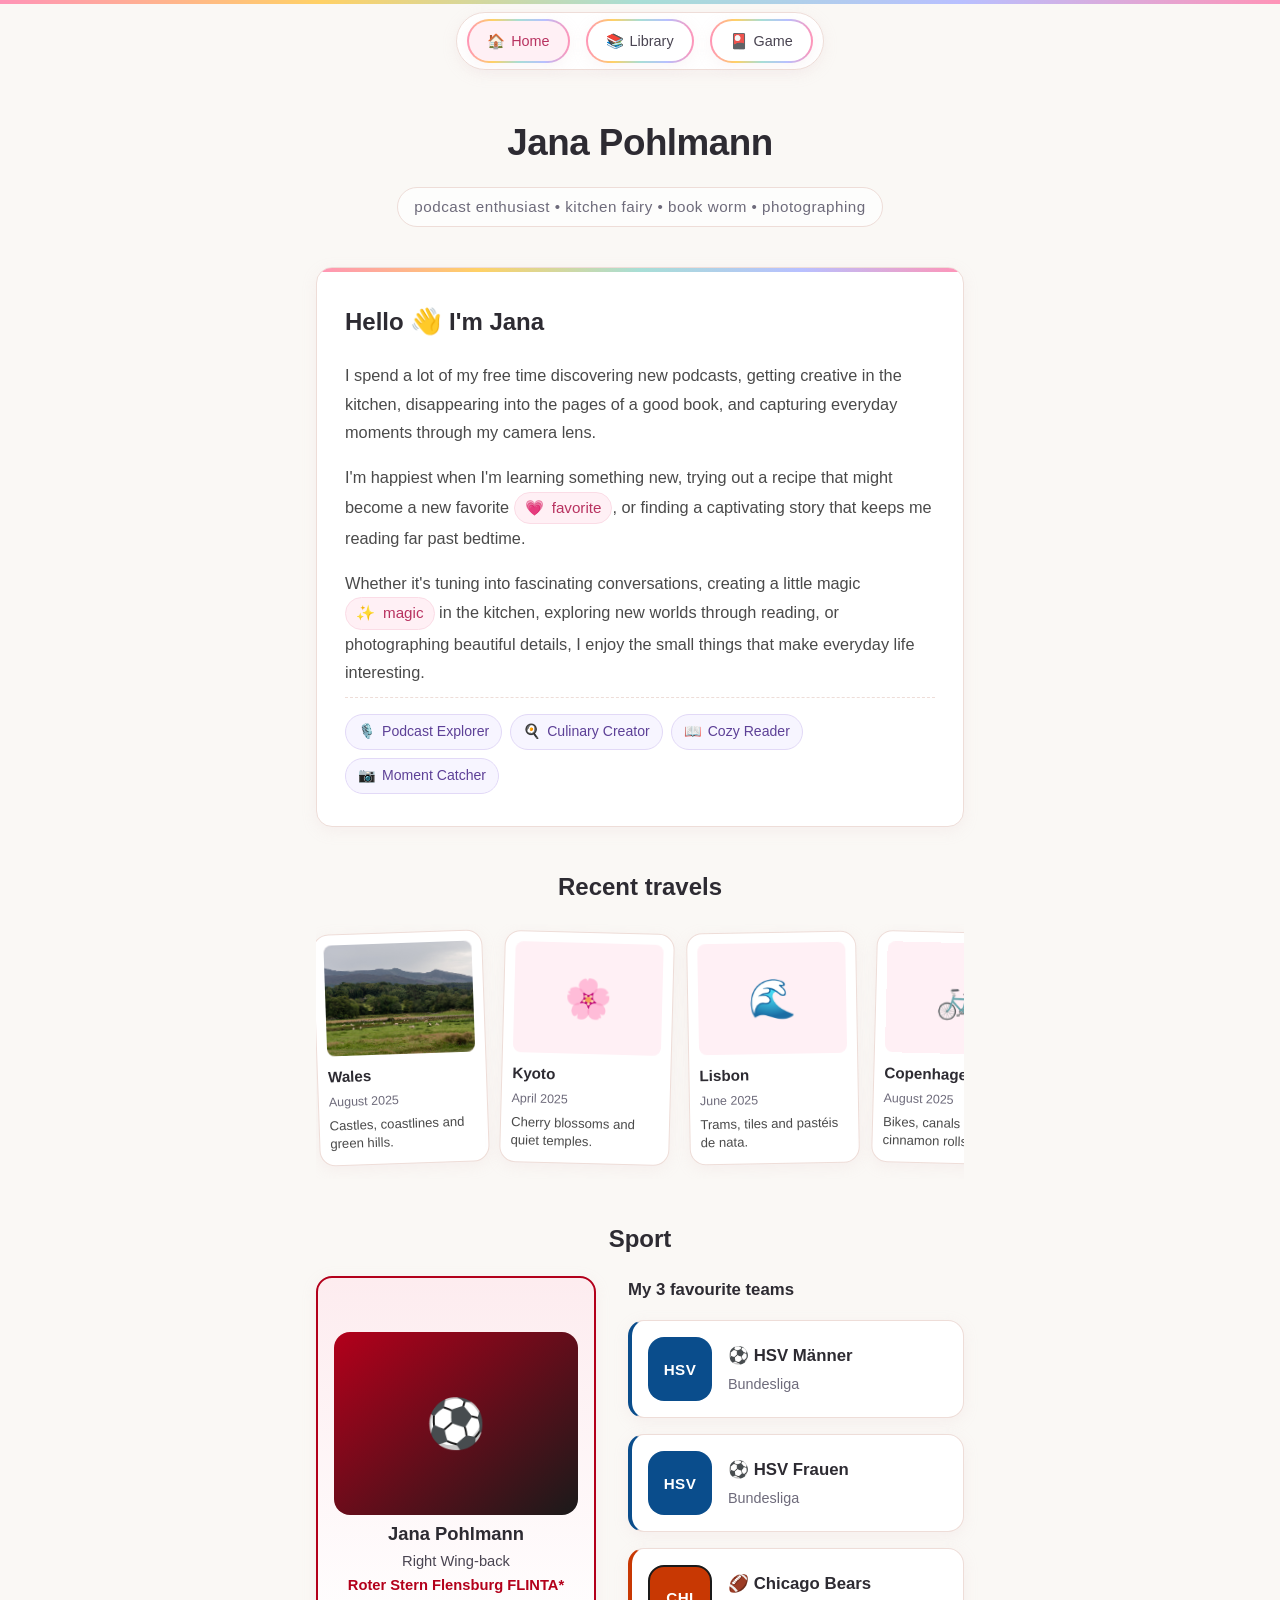
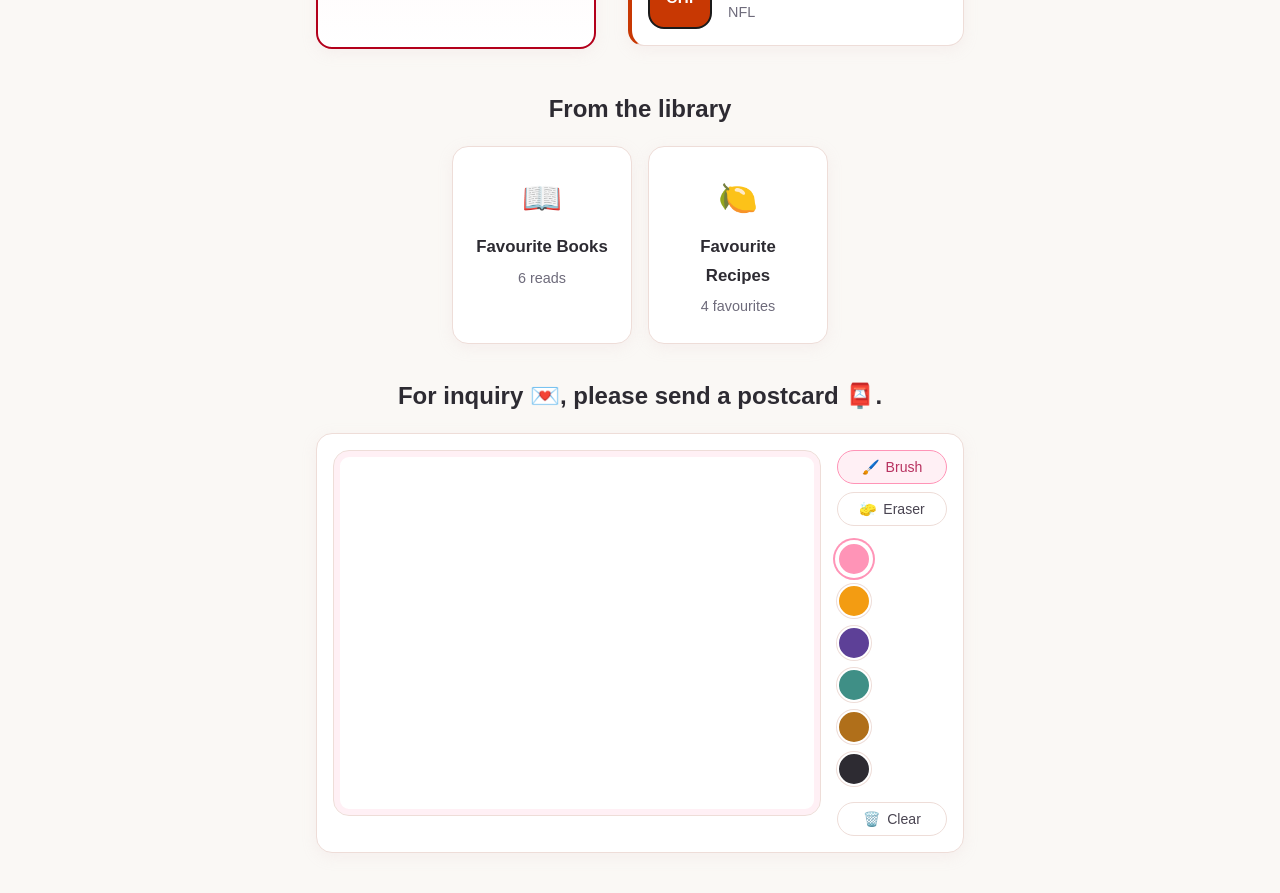
==== docs/index.html @ e54ab6da "created sports section initial version of sports section with placeholders for content" ====
<!DOCTYPE html>
<html lang="en">
<head>
    <meta charset="UTF-8">
    <meta name="viewport" content="width=device-width, initial-scale=1.0">
    <title>Jana Pohlmann</title>
    <link rel="stylesheet" href="css/style.css">
    <script src="js/main.js" defer></script>
</head>
<body>

    <!-- Full Width Top Navigation Bar -->
    <nav class="top-navbar">
        <div class="nav-content">
            <ul class="nav-items">
                <li>
                    <a href="index.html" class="nav-pill is-active" aria-current="page">
                        <span aria-hidden="true">🏠</span> Home
                    </a>
                </li>
                <li>
                    <a href="library.html" class="nav-pill">
                        <span aria-hidden="true">📚</span> Library
                    </a>
                </li>
                <li>
                    <a href="game.html" class="nav-pill">
                        <span aria-hidden="true">🎴</span> Game
                    </a>
                </li>
            </ul>
        </div>
    </nav>

    <main class="container">

        <!-- Header -->
        <header>
            <h1>Jana Pohlmann</h1>
            <p class="tagline">podcast enthusiast • kitchen fairy • book worm • photographing</p>
        </header>

        <!-- Bio -->
        <section id="bio" class="bio-section">
            <article class="bio-card card">
                <div class="bio-greeting">
                    <h2>Hello <span class="wave-emoji" aria-hidden="true">👋</span> I'm Jana</h2>
                </div>

                <div class="bio-text">
                    <p class="bio-paragraph">
                        I spend a lot of my free time discovering new podcasts, getting creative in the kitchen, disappearing into the pages of a good book, and capturing everyday moments through my camera lens.
                    </p>

                    <p class="bio-paragraph">
                        I'm happiest when I'm learning something new, trying out a recipe that might become a new favorite <span class="highlight-pill"><span aria-hidden="true">💗</span> favorite</span>, or finding a captivating story that keeps me reading far past bedtime.
                    </p>

                    <p class="bio-paragraph">
                        Whether it's tuning into fascinating conversations, creating a little magic <span class="highlight-pill"><span aria-hidden="true">✨</span> magic</span> in the kitchen, exploring new worlds through reading, or photographing beautiful details, I enjoy the small things that make everyday life interesting.
                    </p>
                </div>

                <ul class="bio-highlights">
                    <li class="tag-badge"><span aria-hidden="true">🎙️</span> Podcast Explorer</li>
                    <li class="tag-badge"><span aria-hidden="true">🍳</span> Culinary Creator</li>
                    <li class="tag-badge"><span aria-hidden="true">📖</span> Cozy Reader</li>
                    <li class="tag-badge"><span aria-hidden="true">📷</span> Moment Catcher</li>
                </ul>
            </article>
        </section>

        <!-- Recent travels -->
        <section id="travels" class="travels-section">
            <h2>Recent travels</h2>
            <ul class="travel-strip" aria-label="Recent trips">
                <!-- TODO: replace placeholders with real trips/photos -->
                <li class="polaroid">
                    <div class="polaroid-photo" aria-hidden="true">
                        <div class="photo-face photo-front"><img src="../wales.JPG" alt="Wales"></div>
                        <div class="photo-face photo-back">🐑</div>
                    </div>
                    <div class="polaroid-caption">
                        <span class="polaroid-place">Wales</span>
                        <span class="polaroid-date">August 2025</span>
                        <span class="polaroid-note">Castles, coastlines and green hills.</span>
                    </div>
                </li>
                <li class="polaroid">
                    <div class="polaroid-photo" aria-hidden="true">
                        <div class="photo-face photo-front">🌸</div>
                        <div class="photo-face photo-back">🍁</div>
                    </div>
                    <div class="polaroid-caption">
                        <span class="polaroid-place">Kyoto</span>
                        <span class="polaroid-date">April 2025</span>
                        <span class="polaroid-note">Cherry blossoms and quiet temples.</span>
                    </div>
                </li>
                <li class="polaroid">
                    <div class="polaroid-photo" aria-hidden="true">
                        <div class="photo-face photo-front">🌊</div>
                        <div class="photo-face photo-back">🚋</div>
                    </div>
                    <div class="polaroid-caption">
                        <span class="polaroid-place">Lisbon</span>
                        <span class="polaroid-date">June 2025</span>
                        <span class="polaroid-note">Trams, tiles and pastéis de nata.</span>
                    </div>
                </li>
                <li class="polaroid">
                    <div class="polaroid-photo" aria-hidden="true">
                        <div class="photo-face photo-front">🚲</div>
                        <div class="photo-face photo-back">☕</div>
                    </div>
                    <div class="polaroid-caption">
                        <span class="polaroid-place">Copenhagen</span>
                        <span class="polaroid-date">August 2025</span>
                        <span class="polaroid-note">Bikes, canals and cinnamon rolls.</span>
                    </div>
                </li>
                <li class="polaroid">
                    <div class="polaroid-photo" aria-hidden="true">
                        <div class="photo-face photo-front">🕌</div>
                        <div class="photo-face photo-back">🫖</div>
                    </div>
                    <div class="polaroid-caption">
                        <span class="polaroid-place">Marrakech</span>
                        <span class="polaroid-date">October 2025</span>
                        <span class="polaroid-note">Spice markets and riad rooftops.</span>
                    </div>
                </li>
            </ul>
        </section>

        <!-- Sport -->
        <section id="sport" class="sport-section">
            <h2>Sport</h2>

            <div class="sport-layout">

                <!-- Trading card -->
                <button type="button" class="trading-card" aria-pressed="false">
                    <span class="trading-card-inner">
                        <span class="trading-card-face trading-card-front">
                            <span class="trading-card-photo" aria-hidden="true">⚽</span>
                            <span class="trading-card-name">Jana Pohlmann</span>
                            <span class="trading-card-detail">Right Wing-back</span>
                            <span class="trading-card-detail trading-card-club">Roter Stern Flensburg FLINTA*</span>
                        </span>
                        <span class="trading-card-face trading-card-back">
                            <span class="trading-card-heading">My football story</span>
                            <span class="trading-card-text">Placeholder — the story of my team will go here.</span>
                        </span>
                    </span>
                </button>

                <!-- Favourite teams -->
                <div class="favourite-teams">
                    <h3>My 3 favourite teams</h3>
                    <ul class="team-list">
                        <li class="team-card card team-card--hsv">
                            <span class="team-logo" aria-hidden="true">HSV</span>
                            <div class="team-info">
                                <h4 class="team-name"><span aria-hidden="true">⚽</span> HSV Männer</h4>
                                <p class="team-league">Bundesliga</p>
                            </div>
                        </li>
                        <li class="team-card card team-card--hsv">
                            <span class="team-logo" aria-hidden="true">HSV</span>
                            <div class="team-info">
                                <h4 class="team-name"><span aria-hidden="true">⚽</span> HSV Frauen</h4>
                                <p class="team-league">Bundesliga</p>
                            </div>
                        </li>
                        <li class="team-card card team-card--bears">
                            <span class="team-logo" aria-hidden="true">CHI</span>
                            <div class="team-info">
                                <h4 class="team-name"><span aria-hidden="true">🏈</span> Chicago Bears</h4>
                                <p class="team-league">NFL</p>
                            </div>
                        </li>
                    </ul>
                </div>

            </div>
        </section>

        <!-- From the library section -->
        <section id="library" class="library-section">
            <h2>From the library</h2>
            <div class="library-teasers">
                <a href="library.html#books" class="teaser-card">
                    <div class="teaser-icon">📖</div>
                    <h3>Favourite Books</h3>
                    <p>6 reads</p>
                </a>
                <a href="library.html#recipes" class="teaser-card">
                    <div class="teaser-icon">🍋</div>
                    <h3>Favourite Recipes</h3>
                    <p>4 favourites</p>
                </a>
            </div>
        </section>

    </main>

    <!-- Postcard drawing -->
    <section id="postcard-drawing" class="postcard-section container" aria-labelledby="postcard-heading">
        <h2 id="postcard-heading">For inquiry 💌, please send a postcard 📮.</h2>

        <div class="postcard-card card">
            <div class="postcard-canvas-wrap">
                <canvas id="postcard-canvas" class="postcard-canvas" data-tool="brush" width="600" height="450" role="img" aria-label="Blank postcard drawing area"></canvas>
            </div>

            <div class="postcard-tools">
                <div class="postcard-tool-group" role="group" aria-label="Drawing tools">
                    <button type="button" class="tool-btn is-active" data-tool="brush" aria-pressed="true"><span aria-hidden="true">🖌️</span> Brush</button>
                    <button type="button" class="tool-btn" data-tool="eraser" aria-pressed="false"><span aria-hidden="true">🧽</span> Eraser</button>
                </div>

                <div class="colour-palette" role="group" aria-label="Colour palette">
                    <button type="button" class="colour-swatch swatch-pink is-active" aria-pressed="true" aria-label="Pink"></button>
                    <button type="button" class="colour-swatch swatch-yellow" aria-pressed="false" aria-label="Yellow"></button>
                    <button type="button" class="colour-swatch swatch-purple" aria-pressed="false" aria-label="Purple"></button>
                    <button type="button" class="colour-swatch swatch-teal" aria-pressed="false" aria-label="Teal"></button>
                    <button type="button" class="colour-swatch swatch-amber" aria-pressed="false" aria-label="Amber"></button>
                    <button type="button" class="colour-swatch swatch-charcoal" aria-pressed="false" aria-label="Charcoal"></button>
                </div>

                <button type="button" class="tool-btn clear-btn" id="clear-canvas"><span aria-hidden="true">🗑️</span> Clear</button>
            </div>
        </div>
    </section>

</body>
</html>
---- docs/css/style.css ----
/* Design tokens */

:root {
    /* Colours */
    --primary-color: #2d2b32;
    --accent-color: #ff94b7;
    --accent-strong: #b83260;
    --accent-soft: #fff0f5;
    --accent-border: #fbdce6;
    --accent-purple: #5d4097;
    --accent-purple-bg: #f7f5ff;
    --accent-purple-border: #e2d9f7;
    --accent-hover: #d64978;
    --text-charcoal: #4a4552;
    --star-color: #f39c12;
    --bg-color: #faf8f5;
    --card-bg: #ffffff;
    --border-color: #eeddd8;
    --text-color: #4a4a4a;
    --text-muted: #6e6b7b;
    --bg-overlay: rgba(255, 255, 255, 0.7);

    /* Shadows */
    --shadow-subtle: 0 4px 15px rgba(220, 190, 195, 0.15);
    --shadow-hover: 0 8px 25px rgba(220, 190, 195, 0.25);
    --shadow-nav: 0 3px 10px rgba(0, 0, 0, 0.15);
    --shadow-nav-hover: 0 5px 15px rgba(0, 0, 0, 0.25);
    --shadow-navbar: 0 4px 6px rgba(0, 0, 0, 0.05);
    --shadow-cloud: 0 3px 6px rgba(0, 0, 0, 0.1);
    --shadow-cloud-hover: 0 5px 10px rgba(0, 0, 0, 0.16);

    /* Radii, spacing and motion */
    --radius-card: 16px;
    --radius-pill: 999px;
    --space-sm: 0.5rem;
    --space-md: 1rem;
    --space-lg: 2rem;
    --space-xl: 2.5rem;
    --transition-fast: 0.2s ease;

    /* Navbar */
    --z-navbar: 1000;

    /* Gradient */
    --rainbow-gradient: linear-gradient(90deg, #ff94b7, #ffd166, #a8ded6, #b8c0ff, #ff94b7);

    /* Section accents */
    --section-books: #ff94b7;
    --section-books-soft: #fff0f5;
    --section-movies: #5d4097;
    --section-movies-soft: #f7f5ff;
    --section-music: #3f8f86;
    --section-music-soft: #e9f6f4;
    --section-recipes: #b06f1a;
    --section-recipes-soft: #fff6e5;

    /* Sport team colours */
    --team-own: #b3001b;
    --team-black: #1a1a1a;
    --team-own-soft: #fdecef;
    --team-hsv: #0a4d8c;
    --team-bears: #c83803;
}

/* Reset */

* {
    box-sizing: border-box;
    margin: 0;
    padding: 0;
}

/* Base elements */

html {
    scroll-behavior: smooth;
}

body {
    font-family: -apple-system, BlinkMacSystemFont, 'Segoe UI', Roboto, Helvetica, Arial, sans-serif;
    background-color: var(--bg-color);
    color: var(--text-color);
    line-height: 1.7;
    display: flex;
    flex-direction: column;
    align-items: center;
    padding: 0 0 var(--space-xl) 0;
}

h1 {
    color: var(--primary-color);
    font-size: 2.3rem;
    font-weight: 700;
    letter-spacing: -0.5px;
}

h2 {
    font-size: 1.5rem;
    color: var(--primary-color);
    margin-bottom: var(--space-md);
    position: relative;
    display: inline-block;
}

/* Layout */

/* Full Width Top Navigation Bar */
.top-navbar {
    width: 100%;
    position: sticky;
    top: 0;
    z-index: var(--z-navbar);
    display: flex;
    flex-direction: column;
    align-items: center;
    padding-top: 4px;
    transition: padding-top 0.3s ease;
}

.top-navbar::before {
    content: '';
    position: absolute;
    top: 0;
    left: 0;
    right: 0;
    height: 4px;
    background-image: var(--rainbow-gradient);
    background-repeat: no-repeat;
    background-size: 100% 4px;
    transition: opacity 0.3s ease;
}

.top-navbar.is-collapsed {
    padding-top: 0;
}

.top-navbar.is-collapsed::before {
    opacity: 0;
}

.nav-content {
    position: relative;
    display: flex;
    align-items: center;
    justify-content: center;
    margin-top: var(--space-sm);
    padding: 6px 10px;
    background: var(--card-bg);
    border: 1px solid var(--border-color);
    border-radius: var(--radius-pill);
    box-shadow: var(--shadow-subtle);
    transition: padding 0.3s ease, margin-top 0.3s ease;
}

/* Rainbow line in the middle, shown when collapsed */
.nav-content::after {
    content: '';
    position: absolute;
    top: 50%;
    left: 12px;
    right: 12px;
    height: 4px;
    border-radius: var(--radius-pill);
    background: var(--rainbow-gradient);
    transform: translateY(-50%) scaleX(0);
    transition: transform 0.3s ease;
}

.nav-content.is-collapsed {
    padding: 4px 20px;
    margin-top: 2px;
}

.nav-content.is-collapsed::after {
    transform: translateY(-50%) scaleX(1);
}

/* Hover / focus "pops" the bar back open */
.nav-content.is-collapsed:hover,
.nav-content.is-collapsed:focus-within {
    padding: 6px 10px;
    margin-top: var(--space-sm);
}

.nav-content.is-collapsed:hover::after,
.nav-content.is-collapsed:focus-within::after {
    transform: translateY(-50%) scaleX(0);
}

.nav-items {
    display: flex;
    align-items: center;
    justify-content: center;
    gap: var(--space-md);
    list-style: none;
    max-height: 60px;
    transition: max-height 0.3s ease, opacity 0.3s ease;
}

/* Collapse the nav items when the bar is collapsed */
.nav-content.is-collapsed .nav-items {
    max-height: 0;
    opacity: 0;
    overflow: hidden;
}

.nav-content.is-collapsed:hover .nav-items,
.nav-content.is-collapsed:focus-within .nav-items {
    max-height: 60px;
    opacity: 1;
}

/* Gradient pill navigation item */
.nav-pill {
    display: inline-flex;
    align-items: center;
    gap: 6px;
    padding: 8px 18px;
    border: 2px solid transparent;
    border-radius: var(--radius-pill);
    background:
        linear-gradient(var(--card-bg), var(--card-bg)) padding-box,
        var(--rainbow-gradient) border-box;
    color: var(--text-charcoal);
    font-family: inherit;
    font-size: 0.9rem;
    font-weight: 500;
    text-decoration: none;
    box-shadow: var(--shadow-subtle);
    transition: transform var(--transition-fast), box-shadow var(--transition-fast);
}

.nav-pill:hover {
    transform: translateY(-2px);
    box-shadow: var(--shadow-hover);
}

.nav-pill.is-active {
    background:
        linear-gradient(var(--accent-soft), var(--accent-soft)) padding-box,
        var(--rainbow-gradient) border-box;
    color: var(--accent-strong);
}

/* Container limits the body width */
.container {
    width: 100%;
    max-width: 680px;
    display: flex;
    flex-direction: column;
    align-items: center;
    text-align: center;
    gap: var(--space-xl);
    padding: var(--space-lg) var(--space-md) 0 var(--space-md);
}

/* Header */
header {
    display: flex;
    flex-direction: column;
    align-items: center;
    gap: 12px;
    margin-top: 10px;
}

.tagline {
    font-size: 0.95rem;
    color: var(--text-muted);
    letter-spacing: 0.5px;
    background: var(--bg-overlay);
    padding: 6px 16px;
    border-radius: var(--radius-pill);
    border: 1px solid var(--border-color);
}

/* Footer */
footer {
    margin-top: 20px;
    padding-top: 20px;
    border-top: 1px solid var(--border-color);
    font-size: 0.95rem;
    color: var(--text-muted);
    width: 100%;
    text-align: center;
}

/* Components */

/* Shared card pattern */

.card {
    background: var(--card-bg);
    border: 1px solid var(--border-color);
    border-radius: var(--radius-card);
    box-shadow: var(--shadow-subtle);
    transition: transform var(--transition-fast), box-shadow var(--transition-fast);
}

/* Bio */

.bio-section {
    width: 100%;
    scroll-margin-top: 80px;
}

.bio-card {
    padding: 32px 28px;
    text-align: left;
    position: relative;
    overflow: hidden;
}

.bio-card:hover {
    box-shadow: var(--shadow-hover);
}

.bio-card::before {
    content: '';
    position: absolute;
    top: 0;
    left: 0;
    width: 100%;
    height: 4px;
    background: var(--rainbow-gradient);
}

.bio-greeting {
    display: flex;
    align-items: center;
    gap: var(--space-md);
    margin-bottom: 18px;
}

.bio-greeting h2 {
    font-size: 1.5rem;
    color: var(--primary-color);
    margin-bottom: 0;
}

.wave-emoji {
    font-size: 1.6rem;
    display: inline-block;
    animation: wave 2.5s infinite;
    transform-origin: 70% 70%;
}

@keyframes wave {
    0% { transform: rotate(0deg); }
    10% { transform: rotate(14deg); }
    20% { transform: rotate(-8deg); }
    30% { transform: rotate(14deg); }
    40% { transform: rotate(-4deg); }
    50% { transform: rotate(10deg); }
    60% { transform: rotate(0deg); }
    100% { transform: rotate(0deg); }
}

.bio-text {
    display: flex;
    flex-direction: column;
    gap: var(--space-md);
    font-size: 1.02rem;
    color: var(--text-color);
    line-height: 1.75;
}

.highlight-pill {
    display: inline-flex;
    align-items: center;
    gap: var(--space-sm);
    background-color: var(--accent-soft);
    color: var(--accent-strong);
    padding: 2px 10px;
    border-radius: var(--radius-pill);
    font-size: 0.95rem;
    font-weight: 500;
    border: 1px solid var(--accent-border);
}

.bio-highlights {
    display: flex;
    flex-wrap: wrap;
    gap: var(--space-sm);
    margin-top: 10px;
    padding-top: var(--space-md);
    border-top: 1px dashed var(--border-color);
}

.tag-badge {
    background: var(--accent-purple-bg);
    color: var(--accent-purple);
    border: 1px solid var(--accent-purple-border);
    padding: 5px 12px;
    border-radius: var(--radius-pill);
    font-size: 0.88rem;
    display: flex;
    align-items: center;
    gap: 6px;
    transition: transform var(--transition-fast);
}

.tag-badge:hover {
    transform: translateY(-2px);
}

/* Favourite Books */

.books-section {
    scroll-margin-top: 80px;
}

.books-grid {
    display: grid;
    grid-template-columns: repeat(2, 1fr);
    gap: var(--space-md);
    width: 100%;
}

.book-card {
    padding: 20px 15px;
    display: flex;
    flex-direction: column;
    align-items: center;
    text-align: center;
    gap: 4px;
    position: relative;
}

.book-card:hover {
    transform: translateY(-3px);
    box-shadow: var(--shadow-hover);
}

.book-card .heart-icon {
    position: absolute;
    top: 12px;
    right: 14px;
    color: var(--accent-color);
    font-size: 1rem;
}

.book-title {
    font-weight: 600;
    font-size: 1rem;
    color: var(--primary-color);
    margin-top: 4px;
}

.book-author {
    font-style: italic;
    color: var(--text-muted);
    font-size: 0.88rem;
}

.rating {
    color: var(--star-color);
    font-size: 0.85rem;
    margin-top: 4px;
}

.rating .half-star {
    display: inline-block;
    clip-path: inset(0 50% 0 0);
    color: var(--star-color);
}

/* Favourite Recipes */

.recipes-section {
    scroll-margin-top: 80px;
}

.items-list {
    display: flex;
    flex-direction: column;
    gap: var(--space-md);
    width: 100%;
}

.recipe-card {
    padding: 18px 20px;
    display: flex;
    flex-direction: column;
    align-items: center;
    gap: 6px;
    width: 100%;
}

.recipe-card:hover {
    transform: translateY(-2px);
    box-shadow: var(--shadow-hover);
}

.recipe-title {
    font-weight: 600;
    font-size: 1.1rem;
    color: var(--primary-color);
}

.recipe-icon {
    font-size: 1.8rem;
    margin-bottom: 4px;
}

.recipe-desc {
    font-size: 0.95rem;
    color: var(--text-muted);
}

/* Utilities */

/* Media queries */

@media (max-width: 620px) {
    .nav-items {
        gap: var(--space-sm);
    }

    .books-grid {
        grid-template-columns: 1fr;
    }

    .bio-card {
        padding: 24px 20px;
    }

    .library-teasers {
        flex-direction: column;
    }

    .polaroid {
        flex-basis: 150px;
    }
}

@media (prefers-reduced-motion: reduce) {
    *, *::before, *::after {
        animation: none !important;
        transition: none !important;
        scroll-behavior: auto !important;
    }
}

/* Library Page */

/* Cloud Tabs */
.cloud-tabs {
    display: flex;
    flex-wrap: wrap;
    justify-content: center;
    gap: var(--space-sm);
    margin: 0 0 var(--space-lg) 0;
}

.cloud-tabs button[role="tab"] {
    background: var(--card-bg);
    border: 1px solid var(--border-color);
    border-radius: var(--radius-pill);
    padding: 8px 16px;
    font-family: inherit;
    font-size: 0.9rem;
    font-weight: 500;
    color: var(--text-charcoal);
    box-shadow: var(--shadow-subtle);
    cursor: pointer;
    transition: transform var(--transition-fast), box-shadow var(--transition-fast);
}

.cloud-tabs button[role="tab"]:hover {
    transform: translateY(-2px);
    box-shadow: var(--shadow-hover);
}

.cloud-tabs button[role="tab"].is-active {
    background: var(--card-bg);
    color: var(--primary-color);
    border-color: var(--section-books);
}

/* Library Grid */
.library-grid {
    display: grid;
    grid-template-columns: repeat(2, 1fr);
    gap: var(--space-md);
    width: 100%;
}

.library-card {
    padding: 20px 15px;
    display: flex;
    flex-direction: column;
    align-items: center;
    text-align: center;
    gap: 4px;
    position: relative;
    border: 1px solid var(--border-color);
    border-radius: var(--radius-card);
    box-shadow: var(--shadow-subtle);
    transition: transform var(--transition-fast), box-shadow var(--transition-fast);
}

.library-card:hover {
    transform: translateY(-3px);
    box-shadow: var(--shadow-hover);
}

.library-cover {
    font-size: 2.5rem;
    margin-bottom: 8px;
}

.library-title {
    font-weight: 600;
    font-size: 1rem;
    color: var(--primary-color);
    margin-top: 4px;
}

.library-creator {
    font-style: italic;
    color: var(--text-muted);
    font-size: 0.88rem;
    margin-top: 4px;
}

.library-rating {
    color: var(--star-color);
    font-size: 0.85rem;
    margin-top: 4px;
}

.library-rating .half-star {
    display: inline-block;
    clip-path: inset(0 50% 0 0);
    color: var(--star-color);
}

.library-desc {
    font-size: 0.95rem;
    color: var(--text-muted);
    line-height: 1.45;
}

.hidden {
    display: none !important;
}

/* Library Empty State */
.library-empty {
    border: 2px dashed var(--section-movies);
    background: var(--section-movies-soft);
    padding: 40px 20px;
    text-align: center;
    border-radius: var(--radius-card);
    max-width: 400px;
    margin: 0 auto;
    width: 100%;
}

.library-empty-icon {
    font-size: 3rem;
    margin-bottom: var(--space-md);
}

.library-empty-title {
    font-size: 1.1rem;
    font-weight: 600;
    color: var(--primary-color);
    margin-bottom: var(--space-sm);
}

.library-empty-desc {
    font-size: 0.95rem;
    color: var(--text-muted);
}

/* From the library teaser (index page) */
.library-section {
    scroll-margin-top: 80px;
}

.library-teasers {
    display: flex;
    flex-direction: row;
    gap: var(--space-md);
    width: 100%;
    justify-content: center;
}

.teaser-card {
    flex: 1;
    display: flex;
    flex-direction: column;
    align-items: center;
    text-align: center;
    padding: 24px 20px;
    text-decoration: none;
    color: inherit;
    border: 1px solid var(--border-color);
    border-radius: var(--radius-card);
    box-shadow: var(--shadow-subtle);
    background: var(--card-bg);
    transition: transform var(--transition-fast), box-shadow var(--transition-fast);
}

.teaser-card:hover {
    transform: translateY(-3px);
    box-shadow: var(--shadow-hover);
}

.teaser-icon {
    font-size: 2rem;
    margin-bottom: 8px;
}

.teaser-card h3 {
    font-weight: 600;
    font-size: 1.05rem;
    color: var(--primary-color);
    margin-bottom: 4px;
}

.teaser-card p {
    font-size: 0.9rem;
    color: var(--text-muted);
}

/* Recent travels (polaroid strip) */

.travels-section {
    width: 100%;
    scroll-margin-top: 80px;
}

.travel-strip {
    display: flex;
    gap: var(--space-md);
    width: 100%;
    overflow-x: auto;
    scroll-snap-type: x mandatory;
    padding: var(--space-sm) 0 var(--space-md) 0;
    list-style: none;
    scrollbar-width: none;
}

.travel-strip::-webkit-scrollbar {
    display: none;
}

.polaroid {
    flex: 0 0 170px;
    scroll-snap-align: start;
    background: var(--card-bg);
    border: 1px solid var(--border-color);
    border-radius: var(--radius-card);
    box-shadow: var(--shadow-subtle);
    padding: 10px 10px 12px 10px;
    display: flex;
    flex-direction: column;
    gap: 8px;
    transition: transform var(--transition-fast), box-shadow var(--transition-fast);
}

.polaroid:nth-child(odd) {
    transform: rotate(-2deg);
}

.polaroid:nth-child(even) {
    transform: rotate(1.5deg);
}

.polaroid:nth-child(3n) {
    transform: rotate(-1deg);
}

.polaroid:hover {
    transform: rotate(0deg) translateY(-4px);
    box-shadow: var(--shadow-hover);
}

.polaroid-photo {
    position: relative;
    width: 100%;
    aspect-ratio: 4 / 3;
    perspective: 800px;
}

.photo-face {
    position: absolute;
    inset: 0;
    display: flex;
    align-items: center;
    justify-content: center;
    font-size: 2.4rem;
    border-radius: 8px;
    background: var(--accent-soft);
    color: var(--accent-strong);
    backface-visibility: hidden;
    transition: transform 0.6s ease;
}

.photo-back {
    transform: rotateY(180deg);
}

.photo-face img {
    max-width: 100%;
    max-height: 100%;
    width: 100%;
    height: 100%;
    object-fit: cover;
    border-radius: 8px;
    display: block;
}

.polaroid-photo:hover .photo-front {
    transform: rotateY(180deg);
}

.polaroid-photo:hover .photo-back {
    transform: rotateY(360deg);
}

.polaroid-caption {
    display: flex;
    flex-direction: column;
    gap: 2px;
    text-align: left;
}

.polaroid-place {
    font-weight: 600;
    font-size: 0.95rem;
    color: var(--primary-color);
}

.polaroid-date {
    font-size: 0.78rem;
    color: var(--text-muted);
}

.polaroid-note {
    font-size: 0.82rem;
    color: var(--text-color);
    line-height: 1.35;
    margin-top: 2px;
}

/* Sport section */

.sport-section {
    width: 100%;
    scroll-margin-top: 80px;
}

.sport-layout {
    display: grid;
    grid-template-columns: minmax(0, 5fr) minmax(0, 6fr);
    gap: var(--space-lg);
    align-items: start;
    width: 100%;
}

/* Trading card */

.trading-card {
    position: relative;
    display: block;
    width: 100%;
    max-width: 300px;
    margin: 0 auto;
    padding: 0;
    border: none;
    background: transparent;
    color: inherit;
    font-family: inherit;
    cursor: pointer;
    aspect-ratio: 3 / 4;
    perspective: 1000px;
}

.trading-card-inner {
    position: absolute;
    inset: 0;
    transform-style: preserve-3d;
    transition: transform 0.6s ease;
}

.trading-card:hover .trading-card-inner,
.trading-card.is-flipped .trading-card-inner {
    transform: rotateY(180deg);
}

.trading-card-face {
    position: absolute;
    inset: 0;
    display: flex;
    flex-direction: column;
    align-items: center;
    justify-content: center;
    gap: var(--space-sm);
    padding: var(--space-md);
    border: 1px solid var(--border-color);
    border-radius: var(--radius-card);
    box-shadow: var(--shadow-subtle);
    backface-visibility: hidden;
    text-align: center;
}

.trading-card-front {
    background: linear-gradient(180deg, var(--team-own-soft), var(--card-bg));
    border: 2px solid var(--team-own);
}

.trading-card-photo {
    width: 100%;
    aspect-ratio: 4 / 3;
    display: flex;
    align-items: center;
    justify-content: center;
    border-radius: var(--radius-card);
    background: linear-gradient(140deg, var(--team-own), var(--team-black));
    color: var(--card-bg);
    font-size: 3rem;
}

.trading-card-name {
    font-size: 1.15rem;
    font-weight: 700;
    color: var(--primary-color);
}

.trading-card-detail {
    font-size: 0.92rem;
    color: var(--text-charcoal);
}

.trading-card-club {
    color: var(--team-own);
    font-weight: 600;
}

.trading-card-back {
    background: var(--team-black);
    border-color: var(--team-black);
    transform: rotateY(180deg);
}

.trading-card-heading {
    font-size: 1.1rem;
    font-weight: 700;
    color: var(--card-bg);
}

.trading-card-text {
    font-size: 0.92rem;
    line-height: 1.6;
    color: var(--accent-soft);
}

.trading-card:focus-visible {
    outline: 2px solid var(--accent-strong);
    outline-offset: 3px;
    border-radius: var(--radius-card);
}

/* Favourite teams */

.favourite-teams {
    width: 100%;
    text-align: left;
}

.favourite-teams h3 {
    font-size: 1.05rem;
    color: var(--primary-color);
    margin-bottom: var(--space-md);
}

.team-list {
    display: flex;
    flex-direction: column;
    gap: var(--space-md);
    width: 100%;
    list-style: none;
}

.team-card {
    --team-colour: var(--accent-color);
    display: flex;
    align-items: center;
    gap: var(--space-md);
    padding: var(--space-md);
    border-left: 4px solid var(--team-colour);
    text-align: left;
}

.team-card:hover {
    transform: translateY(-3px);
    box-shadow: var(--shadow-hover);
}

.team-card--hsv {
    --team-colour: var(--team-hsv);
}

.team-card--bears {
    --team-colour: var(--team-bears);
}

.team-card--bears .team-logo {
    border: 2px solid var(--team-black);
}

.team-logo {
    flex: 0 0 64px;
    width: 64px;
    height: 64px;
    display: flex;
    align-items: center;
    justify-content: center;
    border-radius: var(--radius-card);
    background: var(--team-colour);
    color: var(--card-bg);
    font-size: 0.95rem;
    font-weight: 700;
    letter-spacing: 0.5px;
}

.team-info {
    display: flex;
    flex-direction: column;
    gap: 2px;
}

.team-name {
    font-size: 1.05rem;
    font-weight: 600;
    color: var(--primary-color);
}

.team-league {
    font-size: 0.9rem;
    color: var(--text-muted);
}

@media (max-width: 620px) {
    .sport-layout {
        grid-template-columns: 1fr;
    }

    .trading-card {
        max-width: 280px;
    }
}

/* Utilities */

/* Postcard drawing section */

.postcard-section {
    gap: var(--space-md);
    scroll-margin-top: 80px;
}

.postcard-section h2 {
    margin-bottom: 0;
}

.postcard-card {
    width: 100%;
    padding: var(--space-md);
    display: flex;
    gap: var(--space-md);
}

.postcard-canvas-wrap {
    flex: 1 1 auto;
    min-width: 0;
}

.postcard-canvas {
    display: block;
    width: 100%;
    aspect-ratio: 4 / 3;
    background: var(--card-bg);
    border: 1px solid var(--border-color);
    border-radius: var(--radius-card);
    box-shadow: inset 0 0 0 6px var(--accent-soft);
    touch-action: none;
    user-select: none;
}

.postcard-canvas[data-tool="brush"] {
    cursor: url("../images/cursor-brush.svg") 6 26, crosshair;
}

.postcard-canvas[data-tool="eraser"] {
    cursor: url("../images/cursor-eraser.svg") 16 16, crosshair;
}

.postcard-tools {
    display: flex;
    flex-direction: column;
    gap: var(--space-md);
    flex: 0 0 110px;
}

.postcard-tool-group,
.colour-palette {
    display: flex;
    flex-direction: column;
    gap: var(--space-sm);
}

.tool-btn {
    display: flex;
    align-items: center;
    justify-content: center;
    gap: 6px;
    padding: 8px 12px;
    background: var(--card-bg);
    border: 1px solid var(--border-color);
    border-radius: var(--radius-pill);
    font-family: inherit;
    font-size: 0.88rem;
    color: var(--text-charcoal);
    cursor: pointer;
    transition: transform var(--transition-fast), box-shadow var(--transition-fast);
}

.tool-btn:hover {
    transform: translateY(-2px);
    box-shadow: var(--shadow-hover);
}

.tool-btn.is-active {
    background: var(--accent-soft);
    border-color: var(--accent-color);
    color: var(--accent-strong);
}

.colour-swatch {
    width: 34px;
    height: 34px;
    border-radius: 50%;
    border: 2px solid var(--card-bg);
    box-shadow: 0 0 0 1px var(--border-color);
    cursor: pointer;
    transition: transform var(--transition-fast), box-shadow var(--transition-fast);
}

.colour-swatch:hover {
    transform: scale(1.1);
}

.colour-swatch.is-active {
    box-shadow: 0 0 0 2px var(--card-bg), 0 0 0 4px var(--accent-color);
}

.swatch-pink { background-color: var(--accent-color); }
.swatch-yellow { background-color: var(--star-color); }
.swatch-purple { background-color: var(--accent-purple); }
.swatch-teal { background-color: var(--section-music); }
.swatch-amber { background-color: var(--section-recipes); }
.swatch-charcoal { background-color: var(--primary-color); }

.postcard-tools :focus-visible {
    outline: 2px solid var(--accent-strong);
    outline-offset: 2px;
}

@media (max-width: 620px) {
    .postcard-card {
        flex-direction: column;
    }

    .postcard-tools {
        flex: 1 1 auto;
        flex-direction: row;
        flex-wrap: wrap;
        justify-content: center;
    }

    .postcard-tool-group,
    .colour-palette {
        flex-direction: row;
        flex-wrap: wrap;
        justify-content: center;
    }
}

/* Memory game */

.memory-section {
    width: 100%;
    scroll-margin-top: 80px;
    display: flex;
    flex-direction: column;
    align-items: center;
}

.memory-status-bar {
    display: flex;
    align-items: center;
    justify-content: space-between;
    gap: var(--space-md);
    width: 100%;
    max-width: 480px;
    margin-bottom: var(--space-md);
}

.memory-stats {
    display: flex;
    gap: var(--space-md);
    font-size: 0.9rem;
    color: var(--text-muted);
}

.memory-grid {
    display: grid;
    grid-template-columns: repeat(4, 1fr);
    gap: var(--space-sm);
    width: 100%;
    max-width: 480px;
    list-style: none;
}

.memory-card {
    display: block;
    position: relative;
    width: 100%;
    aspect-ratio: 1 / 1;
    padding: 0;
    border: none;
    background: transparent;
    cursor: pointer;
    perspective: 800px;
    font-family: inherit;
}

.memory-face {
    position: absolute;
    inset: 0;
    display: flex;
    align-items: center;
    justify-content: center;
    border: 1px solid var(--border-color);
    border-radius: var(--radius-card);
    backface-visibility: hidden;
    transition: transform 0.4s ease;
    font-size: clamp(1.6rem, 8vw, 2.4rem);
}

.memory-front {
    background: var(--accent-soft);
    color: var(--accent-strong);
    box-shadow: var(--shadow-subtle);
}

.memory-back {
    background: var(--card-bg);
    transform: rotateY(180deg);
}

.memory-card.is-flipped .memory-front {
    transform: rotateY(180deg);
}

.memory-card.is-flipped .memory-back {
    transform: rotateY(360deg);
}

.memory-card.is-matched .memory-back {
    background: var(--accent-purple-bg);
    border-color: var(--accent-purple);
}

.memory-card:disabled {
    cursor: default;
}

.memory-card:focus-visible {
    outline: 2px solid var(--accent-strong);
    outline-offset: 2px;
}

.memory-status {
    font-size: 0.95rem;
    color: var(--text-muted);
    margin-top: var(--space-md);
    min-height: 1.2em;
}

.memory-status.is-success {
    color: var(--accent-strong);
    font-weight: 600;
}

@media (max-width: 620px) {
    .memory-grid {
        gap: 8px;
    }

    .memory-status-bar {
        flex-direction: column;
        gap: var(--space-sm);
    }
}
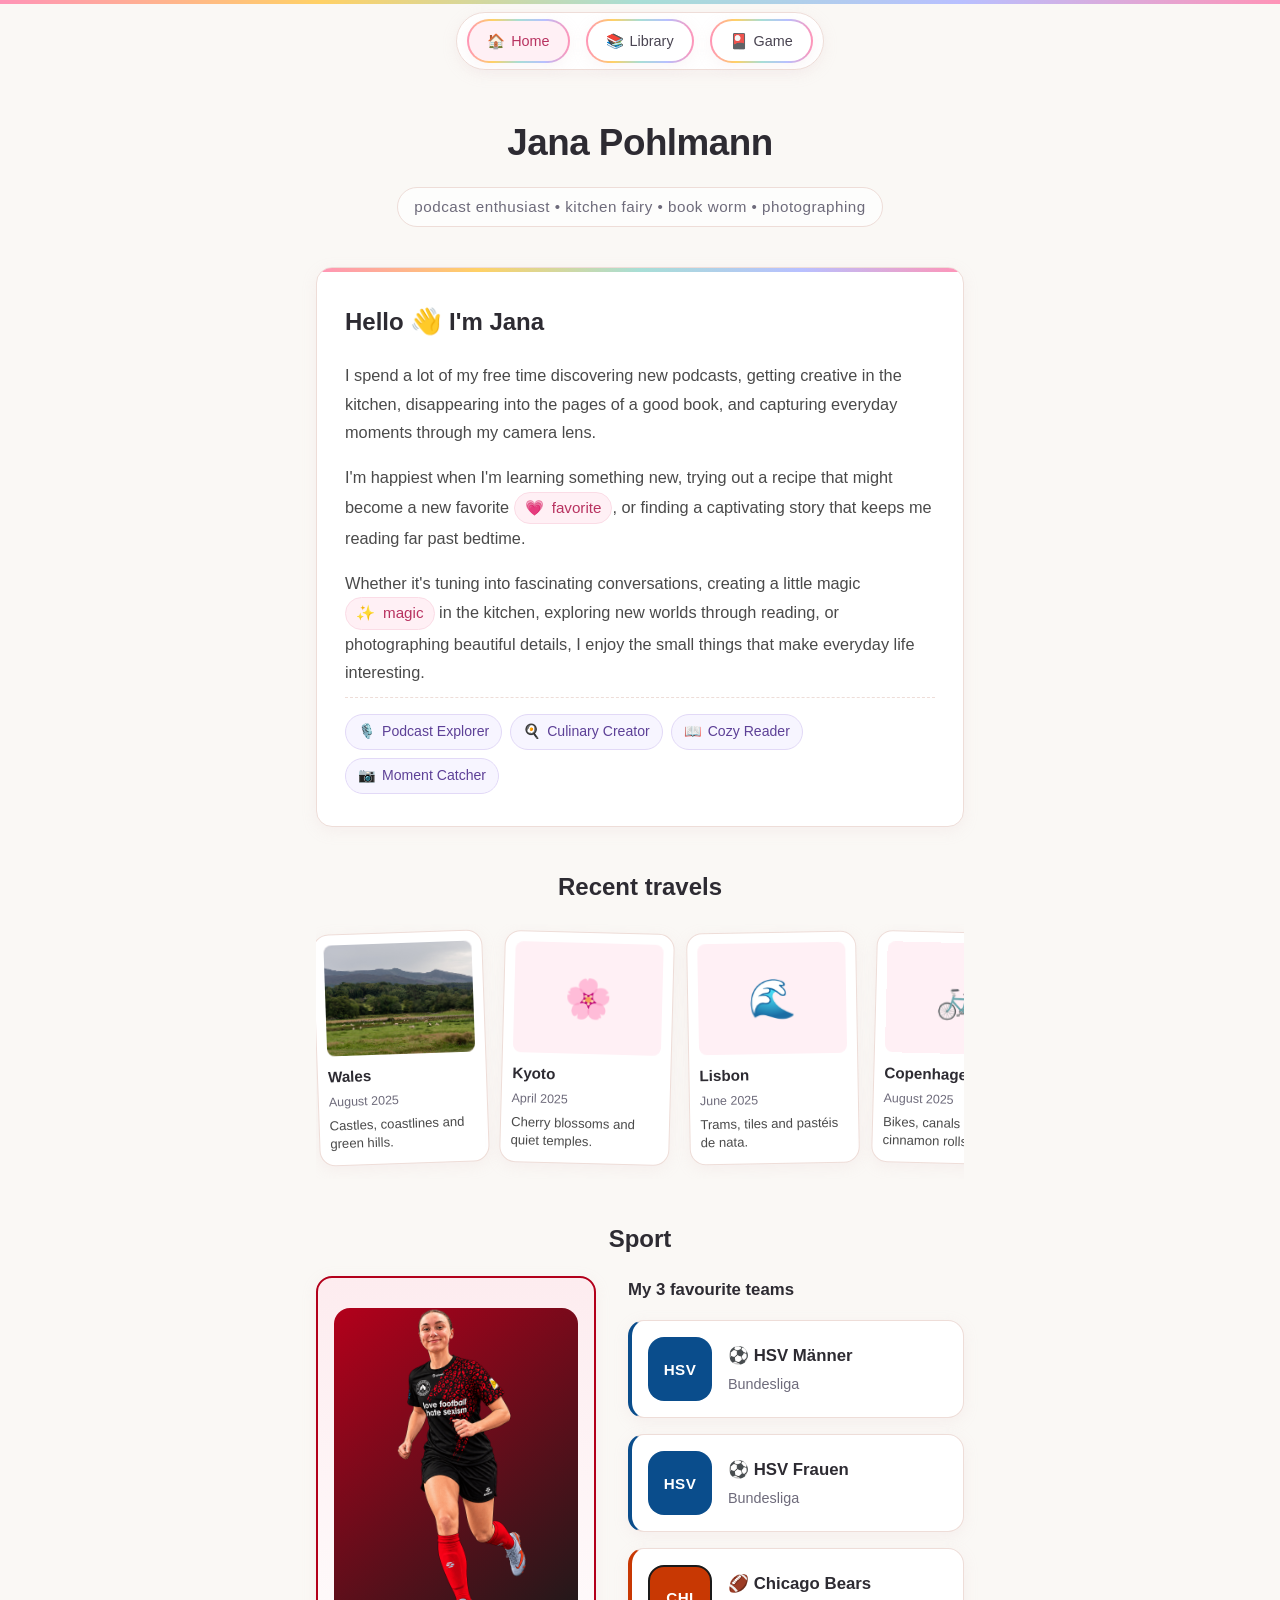
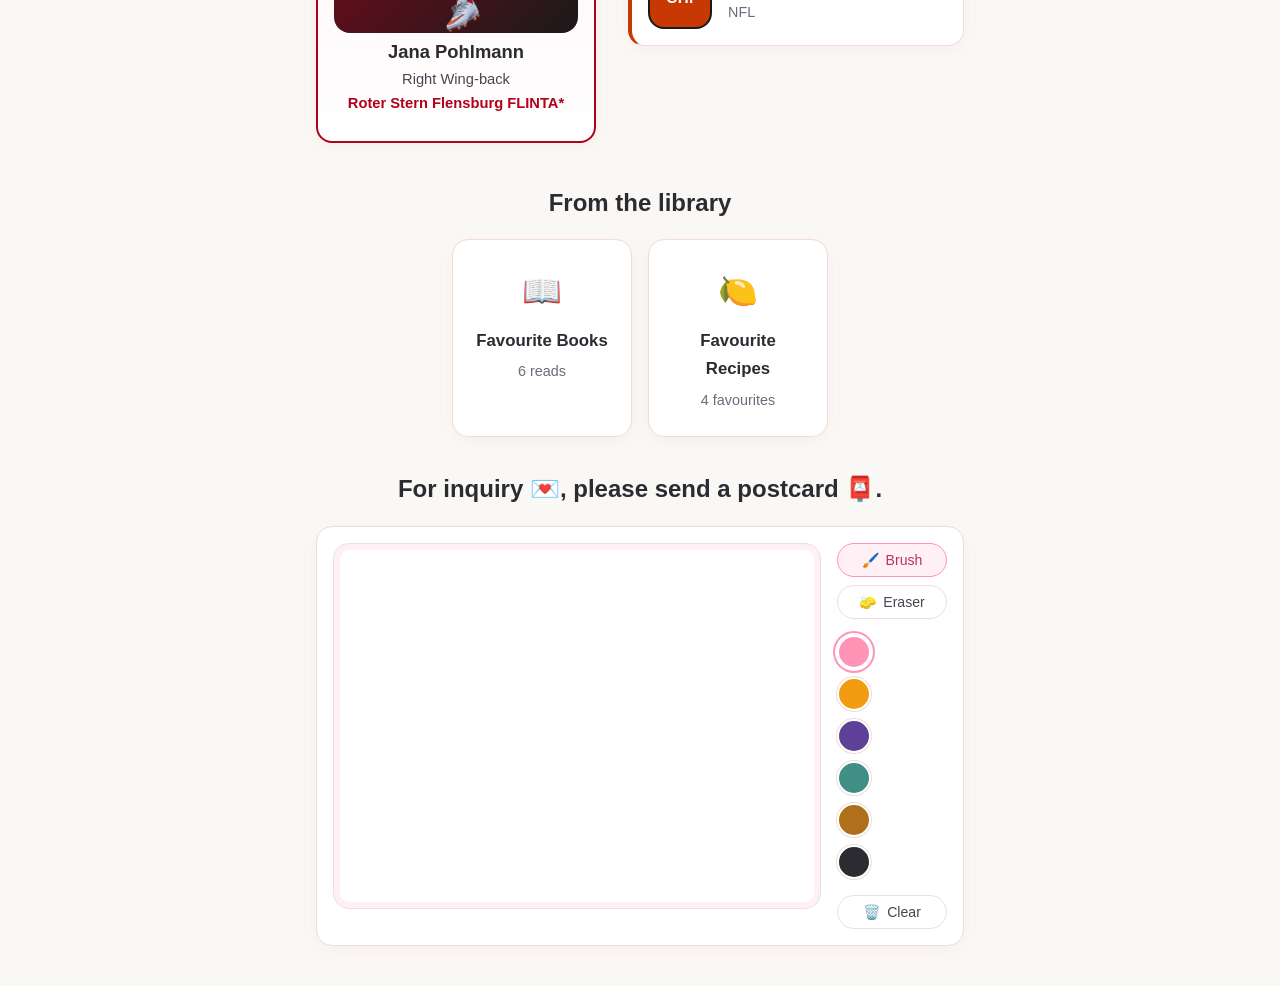
==== commit 6849fafe: "Added pic to sports section added the picture for the trading card" ====
--- a/docs/index.html
+++ b/docs/index.html
@@ -143,7 +143,9 @@
                 <button type="button" class="trading-card" aria-pressed="false">
                     <span class="trading-card-inner">
                         <span class="trading-card-face trading-card-front">
-                            <span class="trading-card-photo" aria-hidden="true">⚽</span>
+                            <span class="trading-card-photo" aria-hidden="true">
+                                <img src="images/football-card.png" alt="Jana Pohlmann in her football kit, running">
+                            </span>
                             <span class="trading-card-name">Jana Pohlmann</span>
                             <span class="trading-card-detail">Right Wing-back</span>
                             <span class="trading-card-detail trading-card-club">Roter Stern Flensburg FLINTA*</span>
--- a/docs/css/style.css
+++ b/docs/css/style.css
@@ -875,7 +875,7 @@
     color: inherit;
     font-family: inherit;
     cursor: pointer;
-    aspect-ratio: 3 / 4;
+    aspect-ratio: 3 / 5;
     perspective: 1000px;
 }
 
@@ -914,14 +914,23 @@
 
 .trading-card-photo {
     width: 100%;
-    aspect-ratio: 4 / 3;
-    display: flex;
-    align-items: center;
+    aspect-ratio: 3 / 4;
+    display: flex;
+    align-items: flex-end;
     justify-content: center;
+    overflow: hidden;
     border-radius: var(--radius-card);
     background: linear-gradient(140deg, var(--team-own), var(--team-black));
     color: var(--card-bg);
     font-size: 3rem;
+}
+
+.trading-card-photo img {
+    width: 100%;
+    height: 100%;
+    object-fit: contain;
+    object-position: center bottom;
+    display: block;
 }
 
 .trading-card-name {
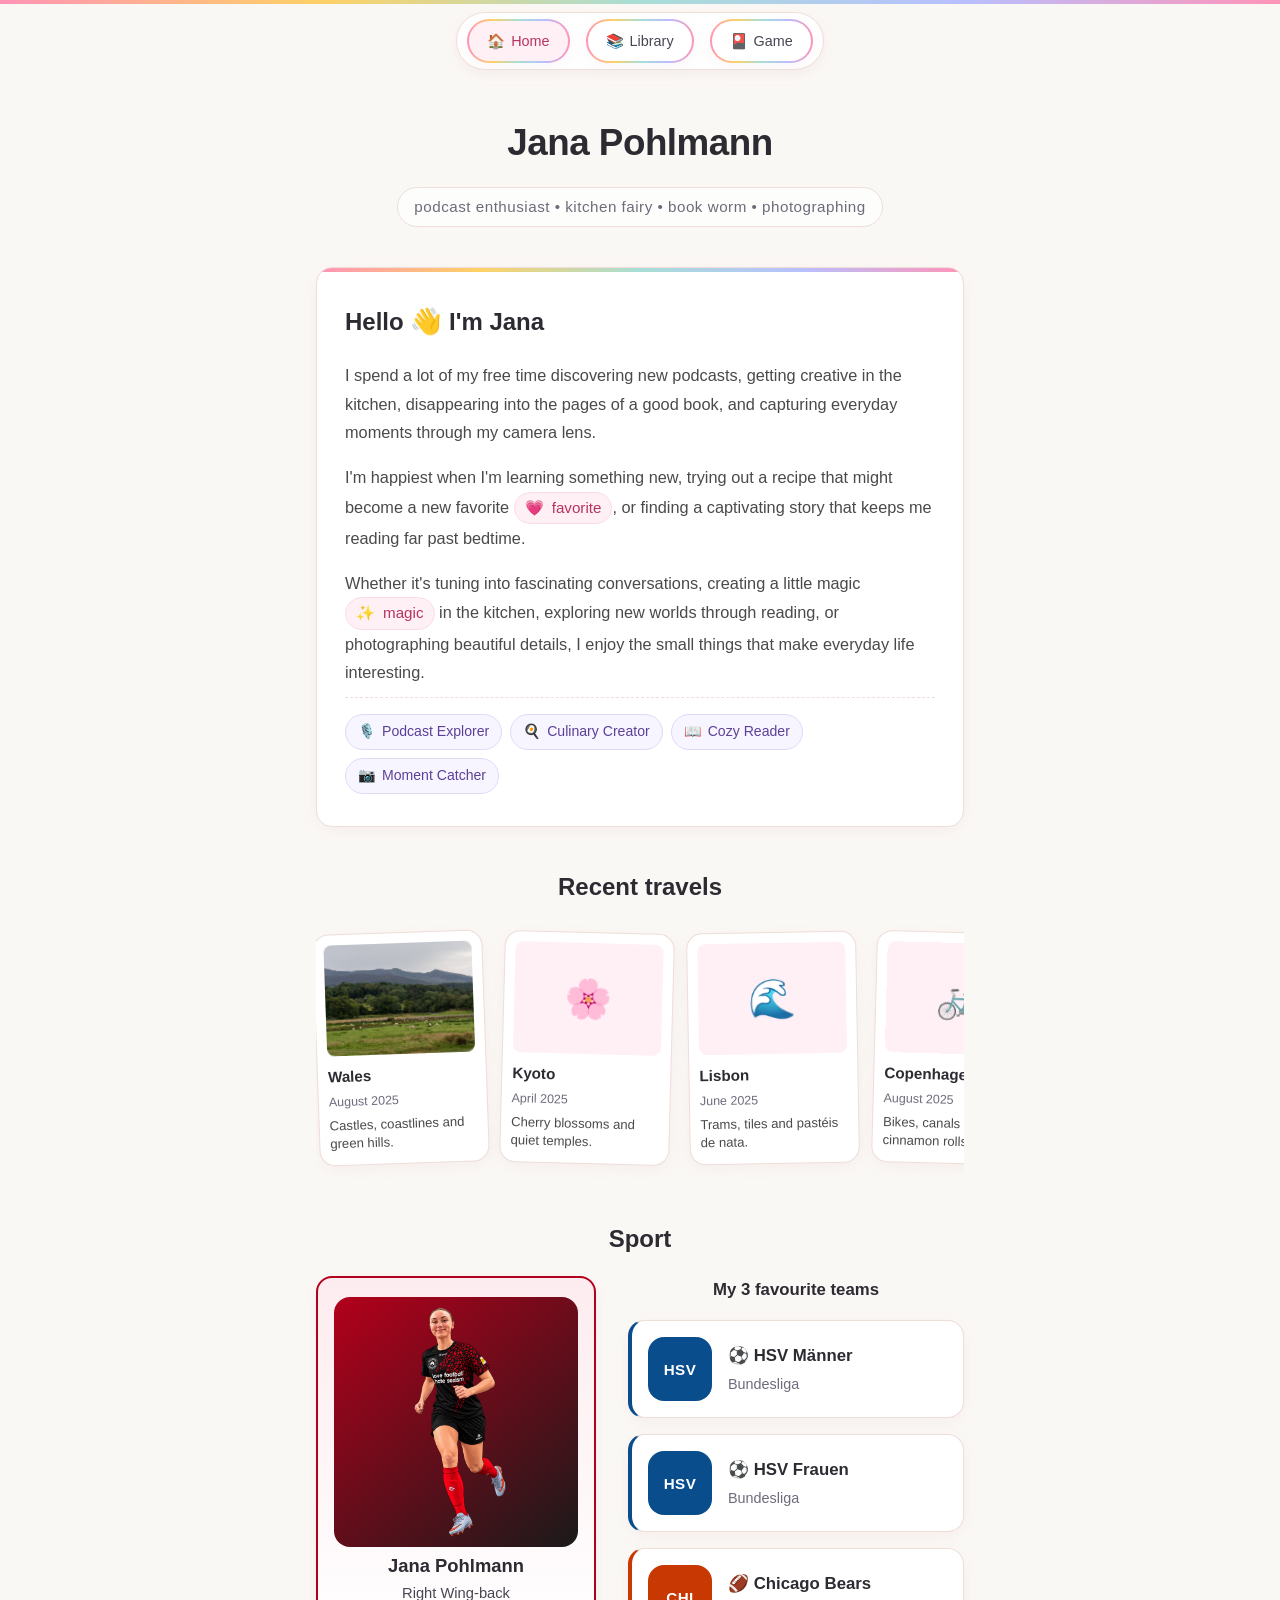
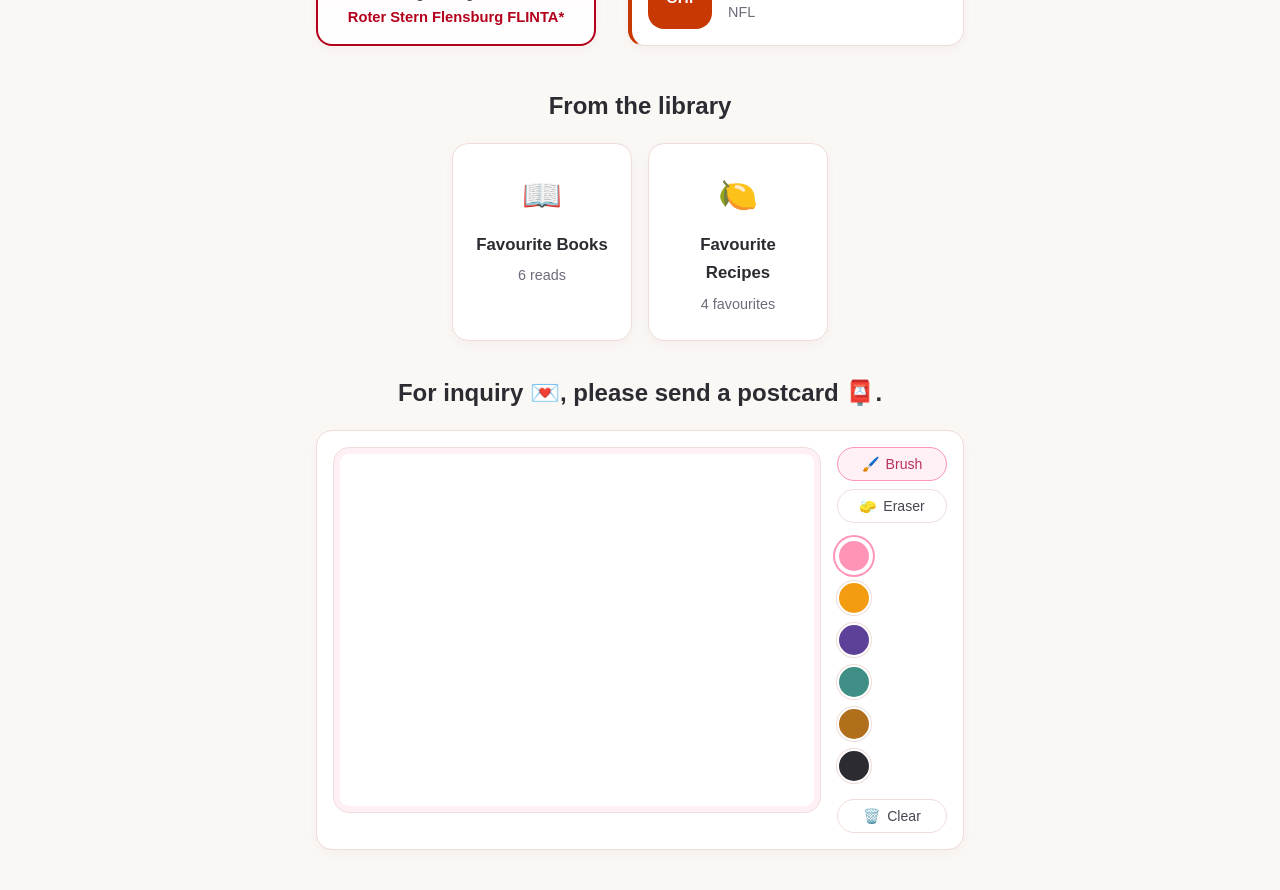
==== commit 93610e27: "moved image moved image into the image folder" ====
--- a/docs/index.html
+++ b/docs/index.html
@@ -77,7 +77,7 @@
                 <!-- TODO: replace placeholders with real trips/photos -->
                 <li class="polaroid">
                     <div class="polaroid-photo" aria-hidden="true">
-                        <div class="photo-face photo-front"><img src="../wales.JPG" alt="Wales"></div>
+                        <div class="photo-face photo-front"><img src="images/wales.JPG" alt="Wales"></div>
                         <div class="photo-face photo-back">🐑</div>
                     </div>
                     <div class="polaroid-caption">
--- a/docs/css/style.css
+++ b/docs/css/style.css
@@ -854,28 +854,26 @@
 }
 
 .sport-layout {
-    display: grid;
-    grid-template-columns: minmax(0, 5fr) minmax(0, 6fr);
+    display: flex;
+    align-items: stretch;
     gap: var(--space-lg);
-    align-items: start;
-    width: 100%;
+    width: 100%;
+    justify-content: center;
 }
 
 /* Trading card */
 
 .trading-card {
     position: relative;
-    display: block;
-    width: 100%;
-    max-width: 300px;
-    margin: 0 auto;
+    flex: 0 0 280px;
+    width: 280px;
+    min-height: 100%;
     padding: 0;
     border: none;
     background: transparent;
     color: inherit;
     font-family: inherit;
     cursor: pointer;
-    aspect-ratio: 3 / 5;
     perspective: 1000px;
 }
 
@@ -900,7 +898,7 @@
     justify-content: center;
     gap: var(--space-sm);
     padding: var(--space-md);
-    border: 1px solid var(--border-color);
+    border: 2px solid var(--border-color);
     border-radius: var(--radius-card);
     box-shadow: var(--shadow-subtle);
     backface-visibility: hidden;
@@ -908,29 +906,28 @@
 }
 
 .trading-card-front {
+    border-color: var(--team-own);
     background: linear-gradient(180deg, var(--team-own-soft), var(--card-bg));
-    border: 2px solid var(--team-own);
 }
 
 .trading-card-photo {
     width: 100%;
-    aspect-ratio: 3 / 4;
-    display: flex;
-    align-items: flex-end;
+    height: 250px;
+    display: flex;
+    align-items: center;
     justify-content: center;
     overflow: hidden;
     border-radius: var(--radius-card);
     background: linear-gradient(140deg, var(--team-own), var(--team-black));
-    color: var(--card-bg);
-    font-size: 3rem;
+    padding: 10px;
 }
 
 .trading-card-photo img {
     width: 100%;
     height: 100%;
     object-fit: contain;
-    object-position: center bottom;
     display: block;
+    border-radius: calc(var(--radius-card) - 10px);
 }
 
 .trading-card-name {
@@ -977,13 +974,15 @@
 
 .favourite-teams {
     width: 100%;
-    text-align: left;
+    display: flex;
+    flex-direction: column;
+    gap: var(--space-md);
 }
 
 .favourite-teams h3 {
     font-size: 1.05rem;
     color: var(--primary-color);
-    margin-bottom: var(--space-md);
+    margin-bottom: 0;
 }
 
 .team-list {
@@ -1015,10 +1014,6 @@
 
 .team-card--bears {
     --team-colour: var(--team-bears);
-}
-
-.team-card--bears .team-logo {
-    border: 2px solid var(--team-black);
 }
 
 .team-logo {
@@ -1055,10 +1050,12 @@
 
 @media (max-width: 620px) {
     .sport-layout {
-        grid-template-columns: 1fr;
+        flex-direction: column;
+        align-items: center;
     }
 
     .trading-card {
+        width: 100%;
         max-width: 280px;
     }
 }
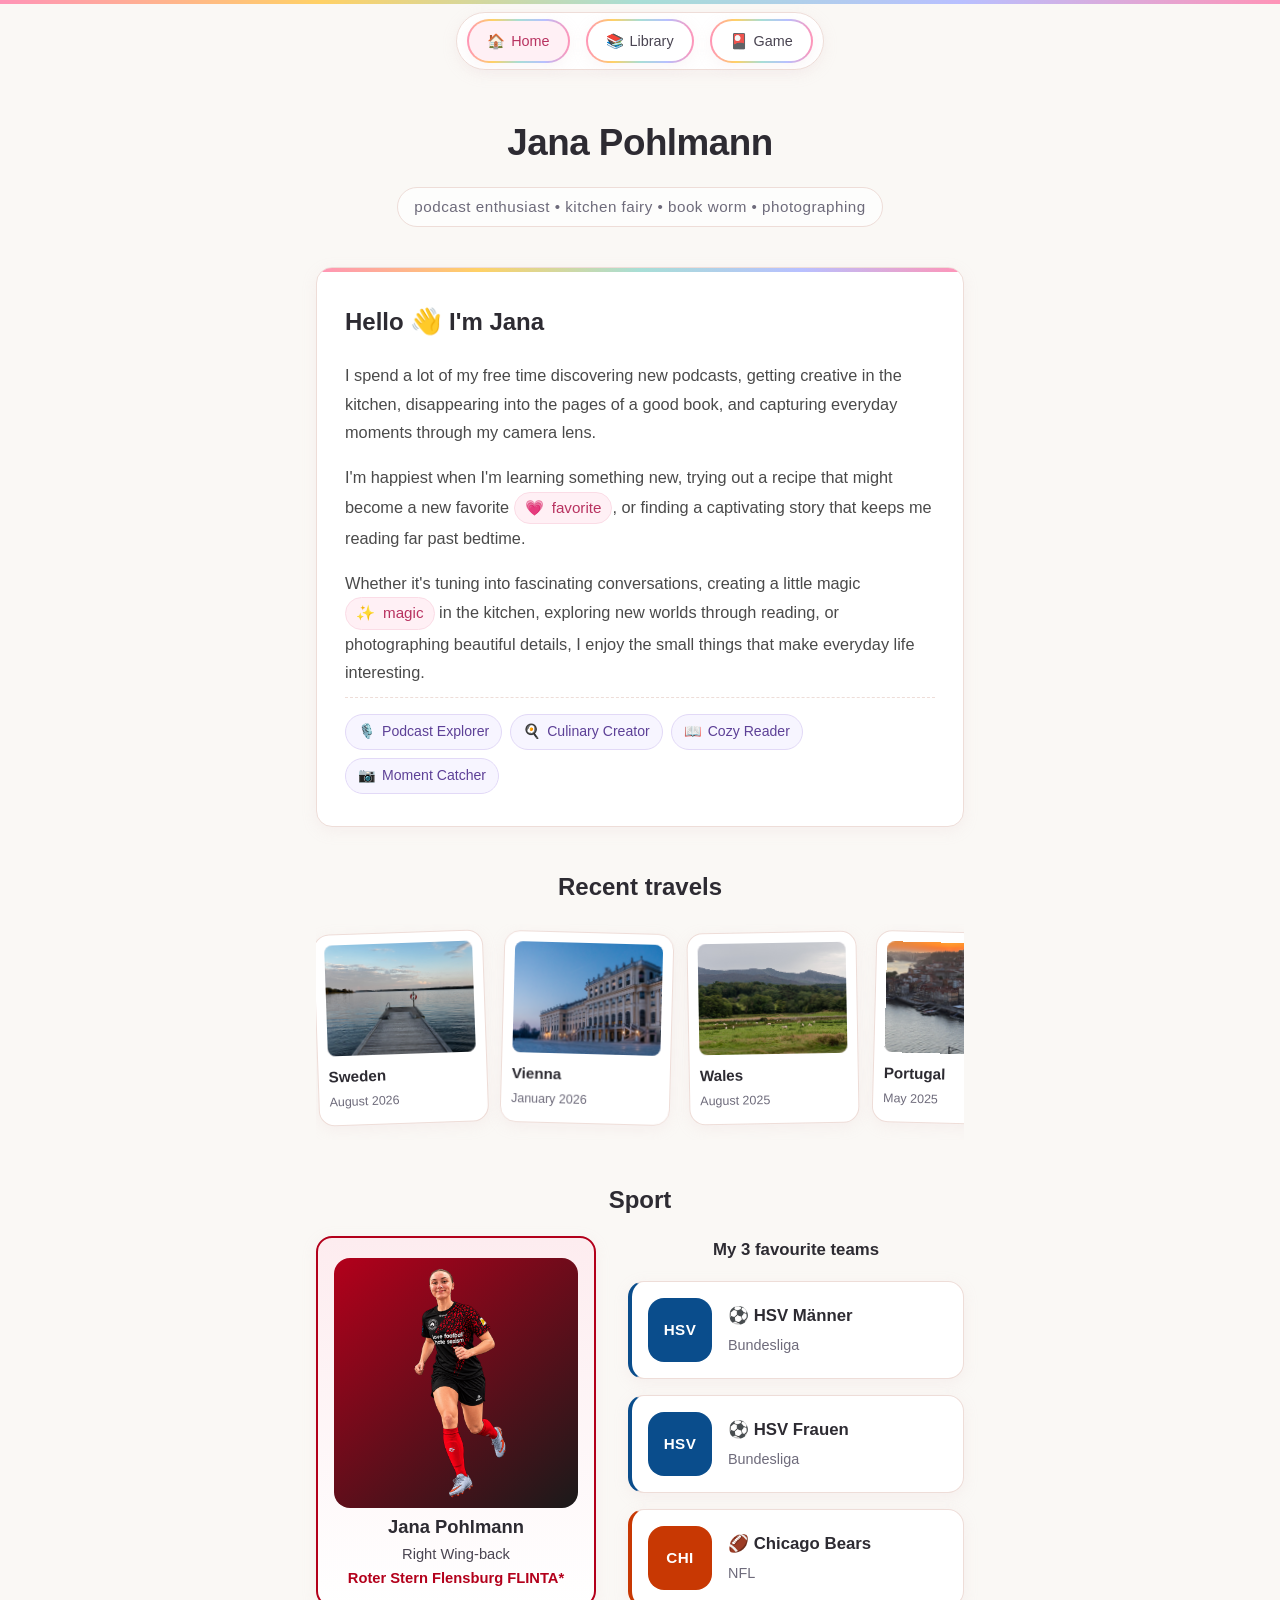
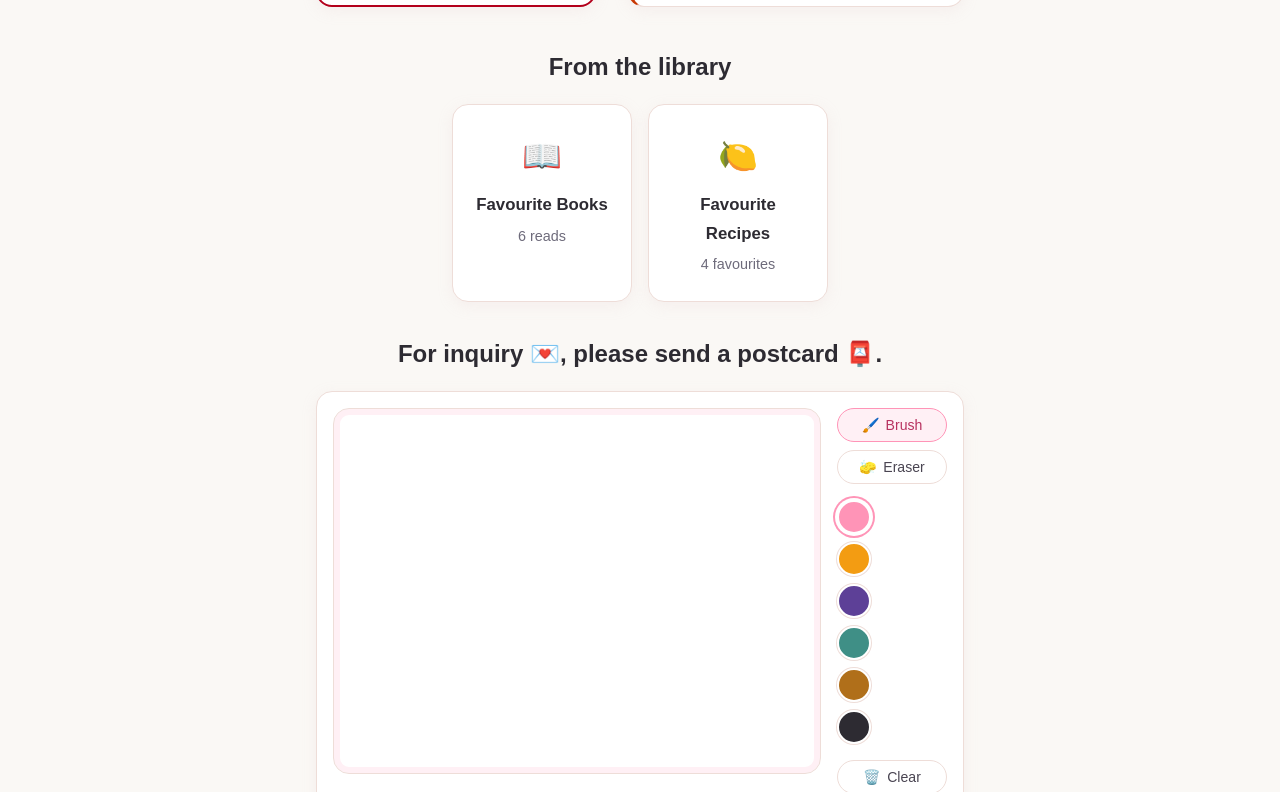
==== commit 9032272e: "Updates travel section added real pictures and real travels; 2 pics not working" ====
--- a/docs/index.html
+++ b/docs/index.html
@@ -77,57 +77,92 @@
                 <!-- TODO: replace placeholders with real trips/photos -->
                 <li class="polaroid">
                     <div class="polaroid-photo" aria-hidden="true">
+                        <div class="photo-face photo-front"><img src="images/sweden.jpeg" alt="Sweden"></div>
+                        <div class="photo-face photo-back"><img src="images/sweden2.jpeg" alt="Sweden"></div>
+                    </div>
+                    <div class="polaroid-caption">
+                        <span class="polaroid-place">Sweden</span>
+                        <span class="polaroid-date">August 2026</span>
+                    </div>
+                </li>
+                <li class="polaroid">
+                    <div class="polaroid-photo" aria-hidden="true">
+                        <div class="photo-face photo-front"><img src="images/vienna.jpeg" alt="Vienna"></div>
+                        <div class="photo-face photo-back"><img src="images/vienna2.jpeg" alt="Vienna"></div>
+                    </div>
+                    <div class="polaroid-caption">
+                        <span class="polaroid-place">Vienna</span>
+                        <span class="polaroid-date">January 2026</span>
+                    </div>
+                </li>
+                <li class="polaroid">
+                    <div class="polaroid-photo" aria-hidden="true">
                         <div class="photo-face photo-front"><img src="images/wales.JPG" alt="Wales"></div>
-                        <div class="photo-face photo-back">🐑</div>
+                        <div class="photo-face photo-back"><img src="images/wales%20(2).jpg" alt="Wales"></div>
                     </div>
                     <div class="polaroid-caption">
                         <span class="polaroid-place">Wales</span>
                         <span class="polaroid-date">August 2025</span>
-                        <span class="polaroid-note">Castles, coastlines and green hills.</span>
-                    </div>
-                </li>
-                <li class="polaroid">
-                    <div class="polaroid-photo" aria-hidden="true">
-                        <div class="photo-face photo-front">🌸</div>
-                        <div class="photo-face photo-back">🍁</div>
-                    </div>
-                    <div class="polaroid-caption">
-                        <span class="polaroid-place">Kyoto</span>
-                        <span class="polaroid-date">April 2025</span>
-                        <span class="polaroid-note">Cherry blossoms and quiet temples.</span>
-                    </div>
-                </li>
-                <li class="polaroid">
-                    <div class="polaroid-photo" aria-hidden="true">
-                        <div class="photo-face photo-front">🌊</div>
-                        <div class="photo-face photo-back">🚋</div>
-                    </div>
-                    <div class="polaroid-caption">
-                        <span class="polaroid-place">Lisbon</span>
-                        <span class="polaroid-date">June 2025</span>
-                        <span class="polaroid-note">Trams, tiles and pastéis de nata.</span>
-                    </div>
-                </li>
-                <li class="polaroid">
-                    <div class="polaroid-photo" aria-hidden="true">
-                        <div class="photo-face photo-front">🚲</div>
-                        <div class="photo-face photo-back">☕</div>
+                    </div>
+                </li>
+                <li class="polaroid">
+                    <div class="polaroid-photo" aria-hidden="true">
+                        <div class="photo-face photo-front photo-top"><img src="images/portugal.jpeg" alt="Portugal"></div>
+                        <div class="photo-face photo-back"><img src="images/portugal2.jpeg" alt="Portugal"></div>
+                    </div>
+                    <div class="polaroid-caption">
+                        <span class="polaroid-place">Portugal</span>
+                        <span class="polaroid-date">May 2025</span>
+                    </div>
+                </li>
+                <li class="polaroid">
+                    <div class="polaroid-photo" aria-hidden="true">
+                        <div class="photo-face photo-front"><img src="images/cph.jpeg" alt="Copenhagen"></div>
+                        <div class="photo-face photo-back"><img src="images/cph2.jpeg" alt="Copenhagen"></div>
                     </div>
                     <div class="polaroid-caption">
                         <span class="polaroid-place">Copenhagen</span>
-                        <span class="polaroid-date">August 2025</span>
-                        <span class="polaroid-note">Bikes, canals and cinnamon rolls.</span>
-                    </div>
-                </li>
-                <li class="polaroid">
-                    <div class="polaroid-photo" aria-hidden="true">
-                        <div class="photo-face photo-front">🕌</div>
-                        <div class="photo-face photo-back">🫖</div>
-                    </div>
-                    <div class="polaroid-caption">
-                        <span class="polaroid-place">Marrakech</span>
-                        <span class="polaroid-date">October 2025</span>
-                        <span class="polaroid-note">Spice markets and riad rooftops.</span>
+                        <span class="polaroid-date">May 2025</span>
+                    </div>
+                </li>
+                <li class="polaroid">
+                    <div class="polaroid-photo" aria-hidden="true">
+                        <div class="photo-face photo-front"><img src="images/aarhus.jpeg" alt="Aarhus"></div>
+                        <div class="photo-face photo-back"><img src="images/aarhus2.jpeg" alt="Aarhus"></div>
+                    </div>
+                    <div class="polaroid-caption">
+                        <span class="polaroid-place">Aarhus</span>
+                        <span class="polaroid-date">November 2024</span>
+                    </div>
+                </li>
+                <li class="polaroid">
+                    <div class="polaroid-photo" aria-hidden="true">
+                        <div class="photo-face photo-front"><img src="images/switzerland.jpg" alt="Switzerland"></div>
+                        <div class="photo-face photo-back"><img src="images/switzerland2.jpeg" alt="Switzerland"></div>
+                    </div>
+                    <div class="polaroid-caption">
+                        <span class="polaroid-place">Switzerland</span>
+                        <span class="polaroid-date">June 2024</span>
+                    </div>
+                </li>
+                <li class="polaroid">
+                    <div class="polaroid-photo" aria-hidden="true">
+                        <div class="photo-face photo-front"><img src="images/mallorca.jpeg" alt="Mallorca"></div>
+                        <div class="photo-face photo-back"><img src="images/mallorca2.JPG" alt="Mallorca"></div>
+                    </div>
+                    <div class="polaroid-caption">
+                        <span class="polaroid-place">Mallorca</span>
+                        <span class="polaroid-date">March 2024</span>
+                    </div>
+                </li>
+                <li class="polaroid">
+                    <div class="polaroid-photo" aria-hidden="true">
+                        <div class="photo-face photo-front"><img src="images/baltics.jpeg" alt="Baltics"></div>
+                        <div class="photo-face photo-back"><img src="images/baltics2.jpeg" alt="Baltics"></div>
+                    </div>
+                    <div class="polaroid-caption">
+                        <span class="polaroid-place">Baltics</span>
+                        <span class="polaroid-date">September 2021</span>
                     </div>
                 </li>
             </ul>
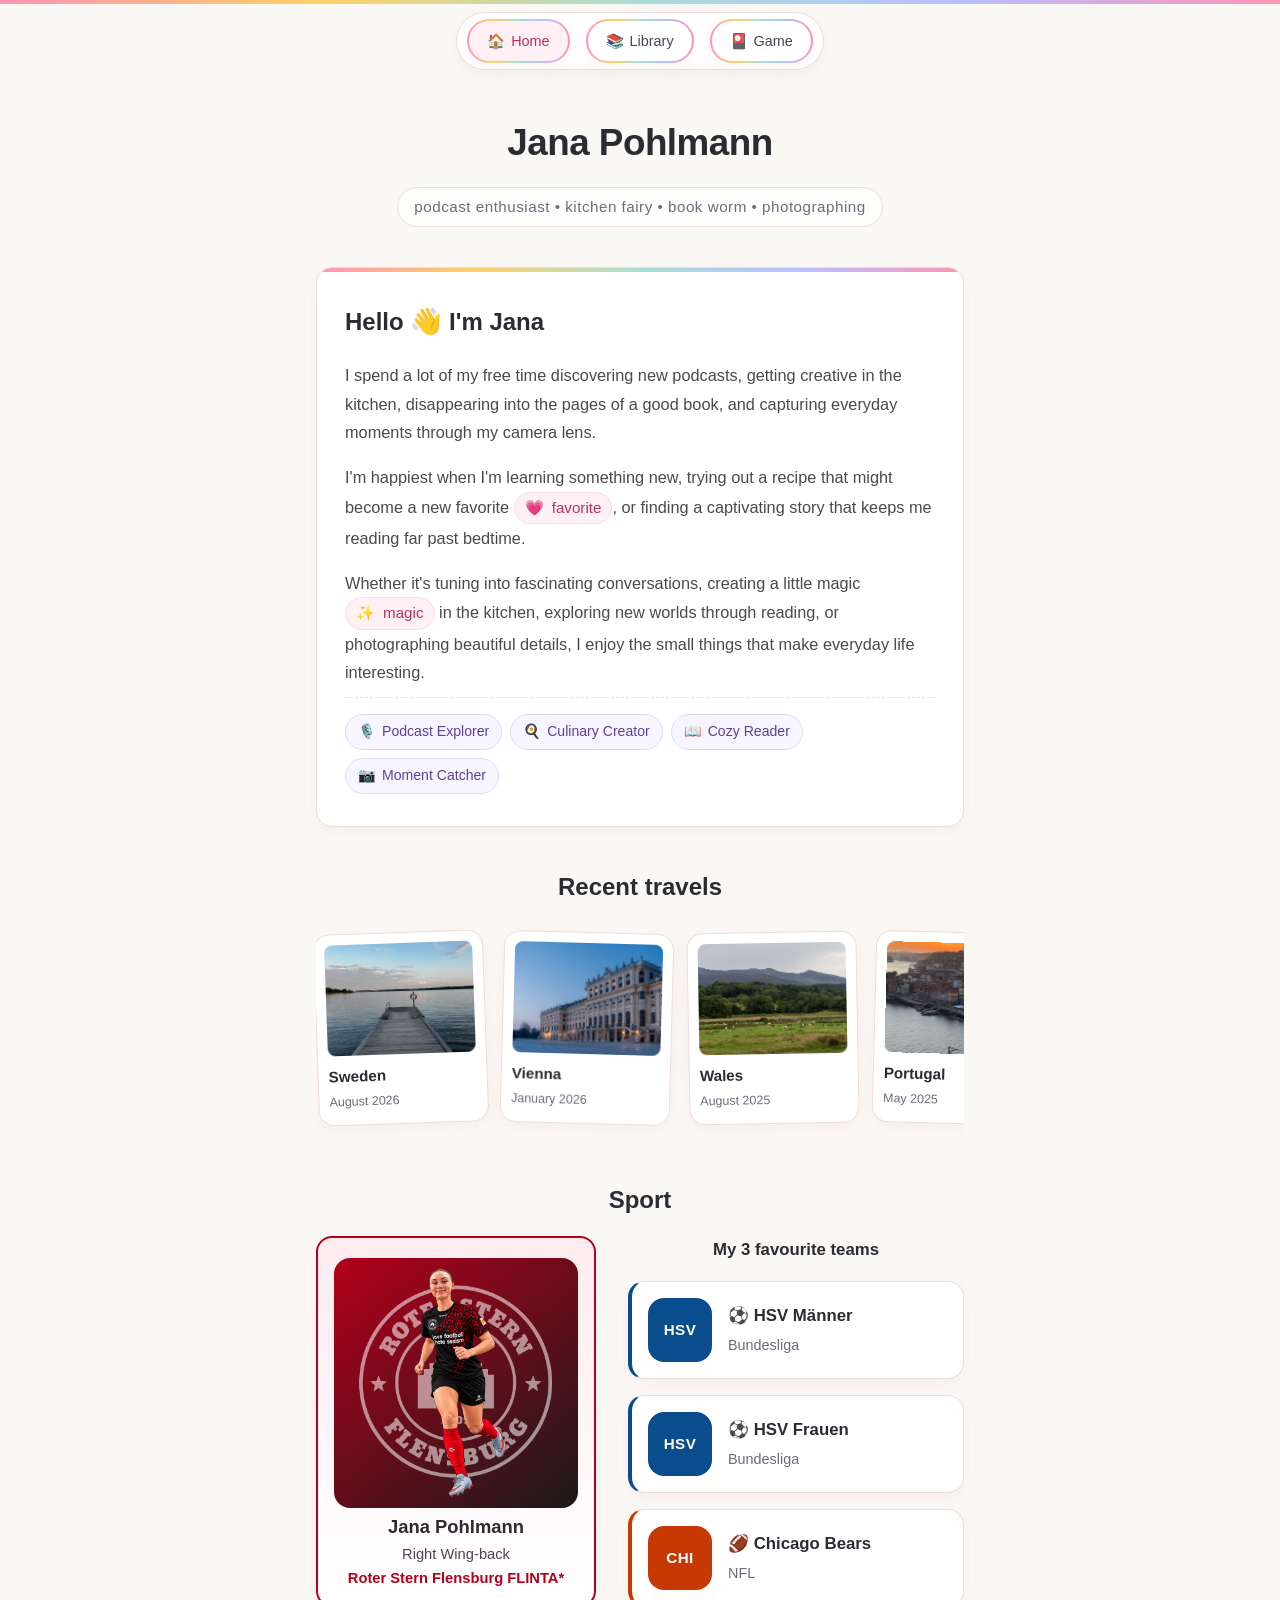
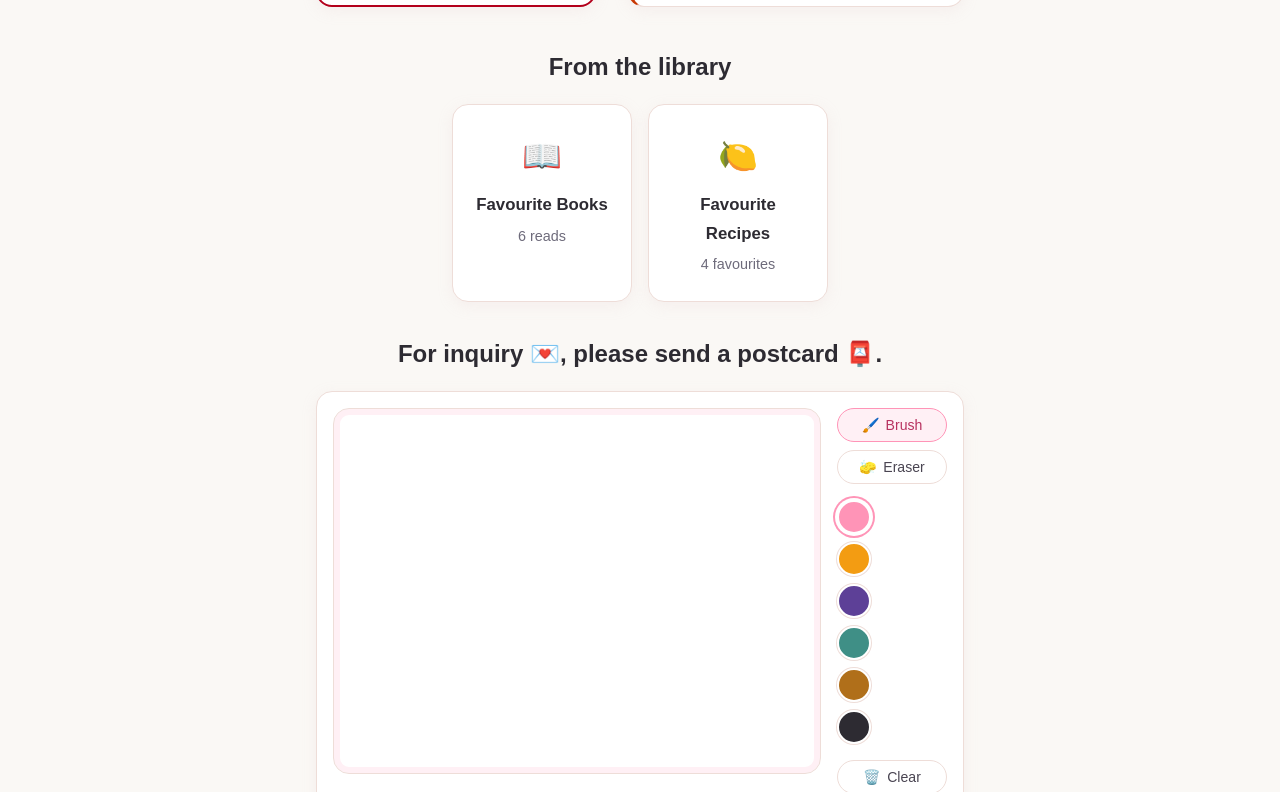
==== commit 8b95995e: "updated football card added logo" ====
--- a/docs/index.html
+++ b/docs/index.html
@@ -179,15 +179,15 @@
                     <span class="trading-card-inner">
                         <span class="trading-card-face trading-card-front">
                             <span class="trading-card-photo" aria-hidden="true">
-                                <img src="images/football-card.png" alt="Jana Pohlmann in her football kit, running">
+                                <img class="trading-card-emblem" src="images/roter-stern-logo.png" alt="">
+                                <img class="trading-card-player" src="images/football-card.png" alt="Jana Pohlmann in her football kit, running">
                             </span>
                             <span class="trading-card-name">Jana Pohlmann</span>
                             <span class="trading-card-detail">Right Wing-back</span>
                             <span class="trading-card-detail trading-card-club">Roter Stern Flensburg FLINTA*</span>
                         </span>
                         <span class="trading-card-face trading-card-back">
-                            <span class="trading-card-heading">My football story</span>
-                            <span class="trading-card-text">Placeholder — the story of my team will go here.</span>
+                            <img class="trading-card-back-emblem" src="images/roter-stern-logo.png" alt="">
                         </span>
                     </span>
                 </button>
--- a/docs/css/style.css
+++ b/docs/css/style.css
@@ -911,6 +911,7 @@
 }
 
 .trading-card-photo {
+    position: relative;
     width: 100%;
     height: 250px;
     display: flex;
@@ -922,7 +923,20 @@
     padding: 10px;
 }
 
-.trading-card-photo img {
+.trading-card-emblem {
+    position: absolute;
+    top: 50%;
+    left: 50%;
+    transform: translate(-50%, -50%);
+    width: 82%;
+    height: auto;
+    opacity: 0.55;
+    pointer-events: none;
+}
+
+.trading-card-photo .trading-card-player {
+    position: relative;
+    z-index: 1;
     width: 100%;
     height: 100%;
     object-fit: contain;
@@ -947,9 +961,19 @@
 }
 
 .trading-card-back {
-    background: var(--team-black);
+    background: linear-gradient(140deg, var(--team-own), var(--team-black));
     border-color: var(--team-black);
     transform: rotateY(180deg);
+}
+
+.trading-card-back-emblem {
+    position: absolute;
+    top: 50%;
+    left: 50%;
+    transform: translate(-50%, -50%);
+    width: 70%;
+    height: auto;
+    opacity: 0.2;
 }
 
 .trading-card-heading {
@@ -1055,8 +1079,15 @@
     }
 
     .trading-card {
+        flex: 0 0 auto;
+        min-height: 0;
         width: 100%;
         max-width: 280px;
+        aspect-ratio: 3 / 5;
+    }
+
+    .trading-card-photo {
+        height: 330px;
     }
 }
 
@@ -1312,4 +1343,4 @@
         flex-direction: column;
         gap: var(--space-sm);
     }
-}+}
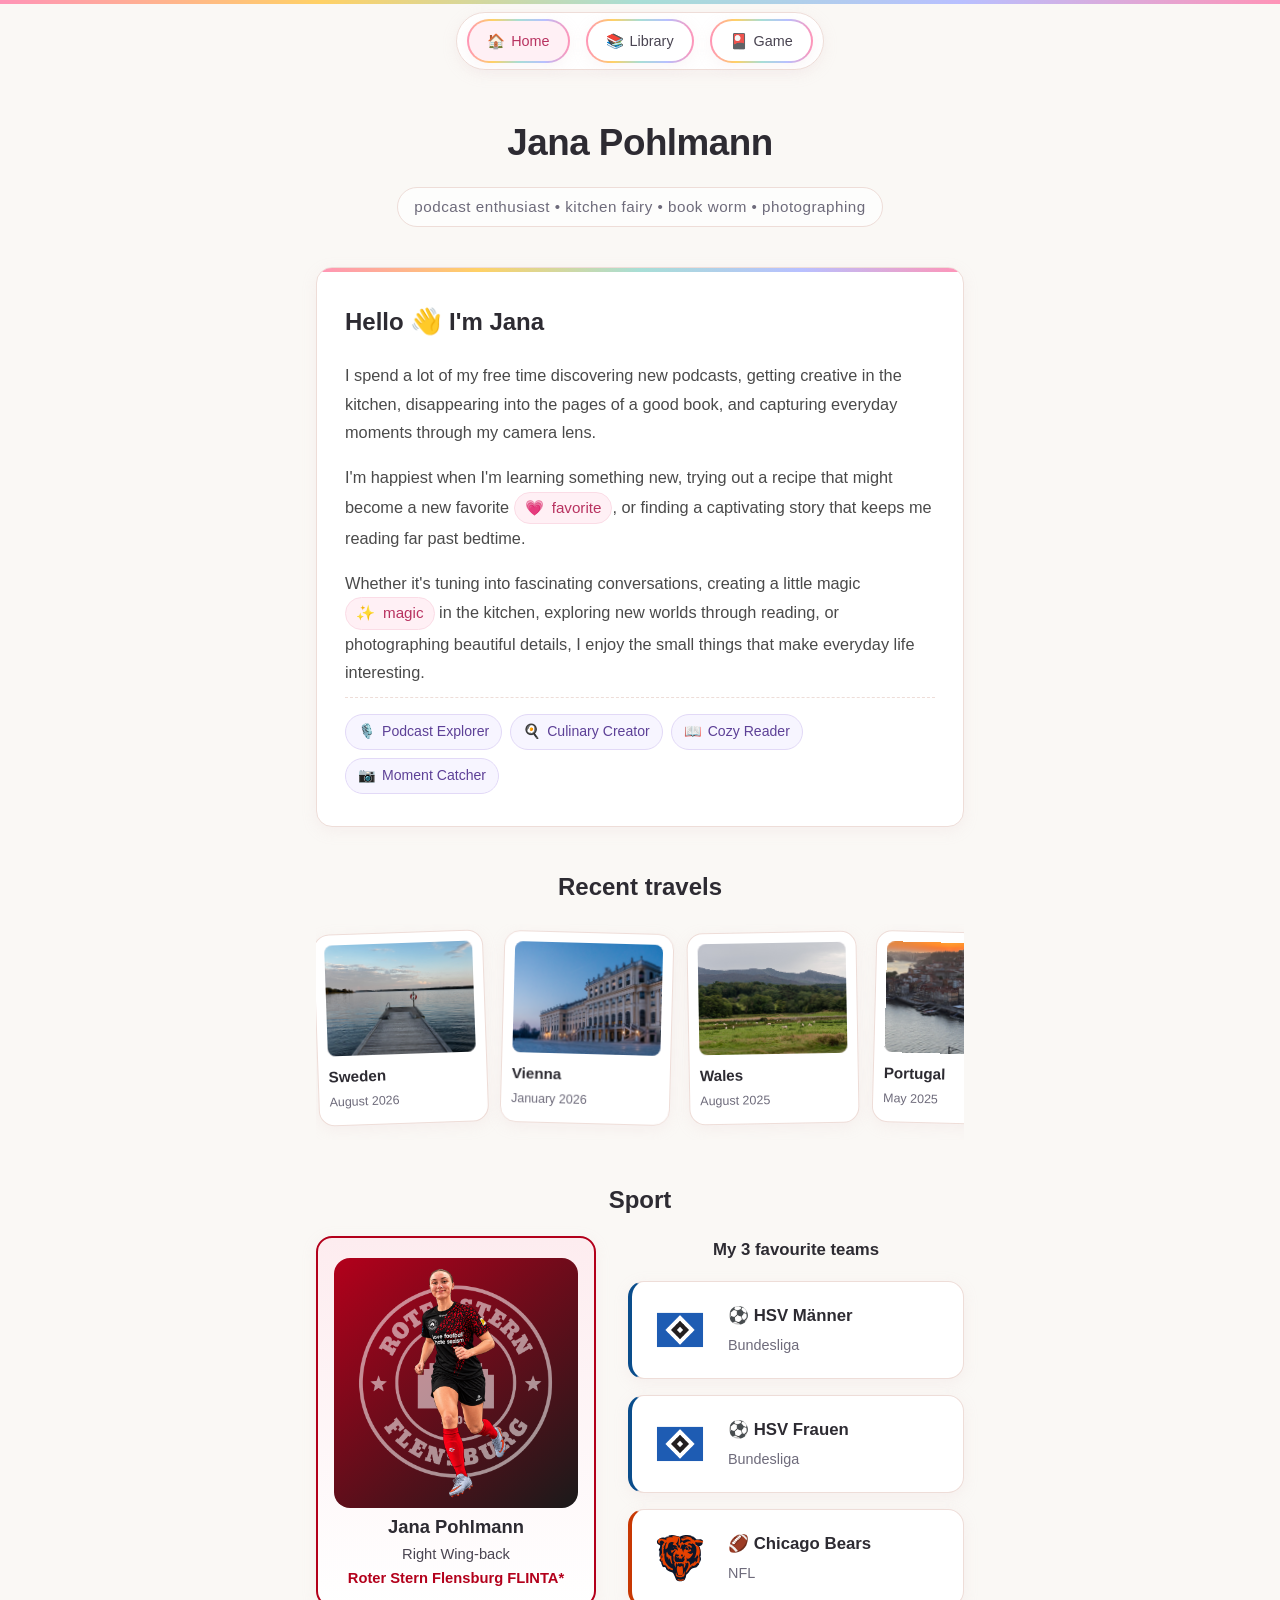
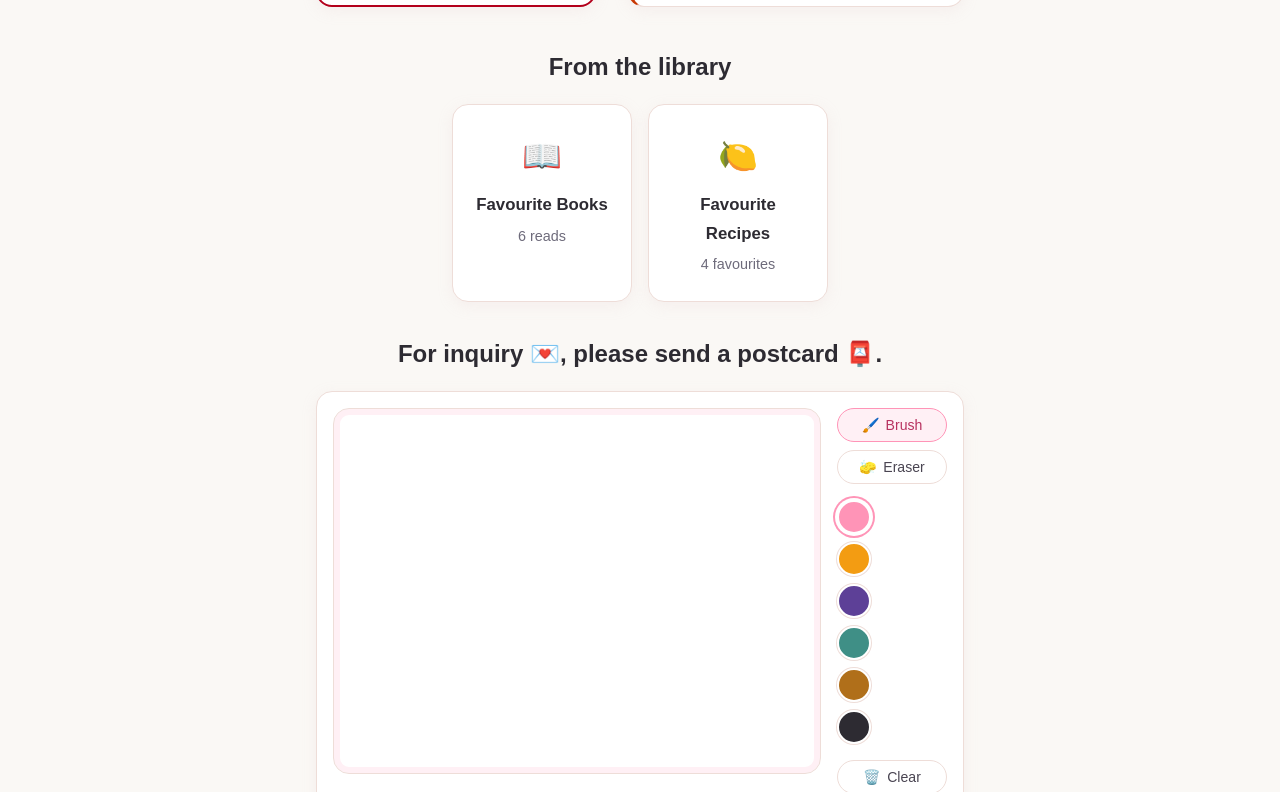
==== commit f6d058ad: "updated sport teams added logos" ====
--- a/docs/index.html
+++ b/docs/index.html
@@ -197,21 +197,27 @@
                     <h3>My 3 favourite teams</h3>
                     <ul class="team-list">
                         <li class="team-card card team-card--hsv">
-                            <span class="team-logo" aria-hidden="true">HSV</span>
+                            <span class="team-logo">
+                                <img src="images/HSV.png" alt="">
+                            </span>
                             <div class="team-info">
                                 <h4 class="team-name"><span aria-hidden="true">⚽</span> HSV Männer</h4>
                                 <p class="team-league">Bundesliga</p>
                             </div>
                         </li>
                         <li class="team-card card team-card--hsv">
-                            <span class="team-logo" aria-hidden="true">HSV</span>
+                            <span class="team-logo">
+                                <img src="images/HSV.png" alt="">
+                            </span>
                             <div class="team-info">
                                 <h4 class="team-name"><span aria-hidden="true">⚽</span> HSV Frauen</h4>
                                 <p class="team-league">Bundesliga</p>
                             </div>
                         </li>
                         <li class="team-card card team-card--bears">
-                            <span class="team-logo" aria-hidden="true">CHI</span>
+                            <span class="team-logo">
+                                <img src="images/bears.svg" alt="">
+                            </span>
                             <div class="team-info">
                                 <h4 class="team-name"><span aria-hidden="true">🏈</span> Chicago Bears</h4>
                                 <p class="team-league">NFL</p>
@@ -272,4 +278,4 @@
     </section>
 
 </body>
-</html>+</html>
--- a/docs/css/style.css
+++ b/docs/css/style.css
@@ -1048,11 +1048,15 @@
     align-items: center;
     justify-content: center;
     border-radius: var(--radius-card);
-    background: var(--team-colour);
-    color: var(--card-bg);
-    font-size: 0.95rem;
-    font-weight: 700;
-    letter-spacing: 0.5px;
+    background: transparent;
+    padding: 8px;
+}
+
+.team-logo img {
+    display: block;
+    width: 100%;
+    height: 100%;
+    object-fit: contain;
 }
 
 .team-info {
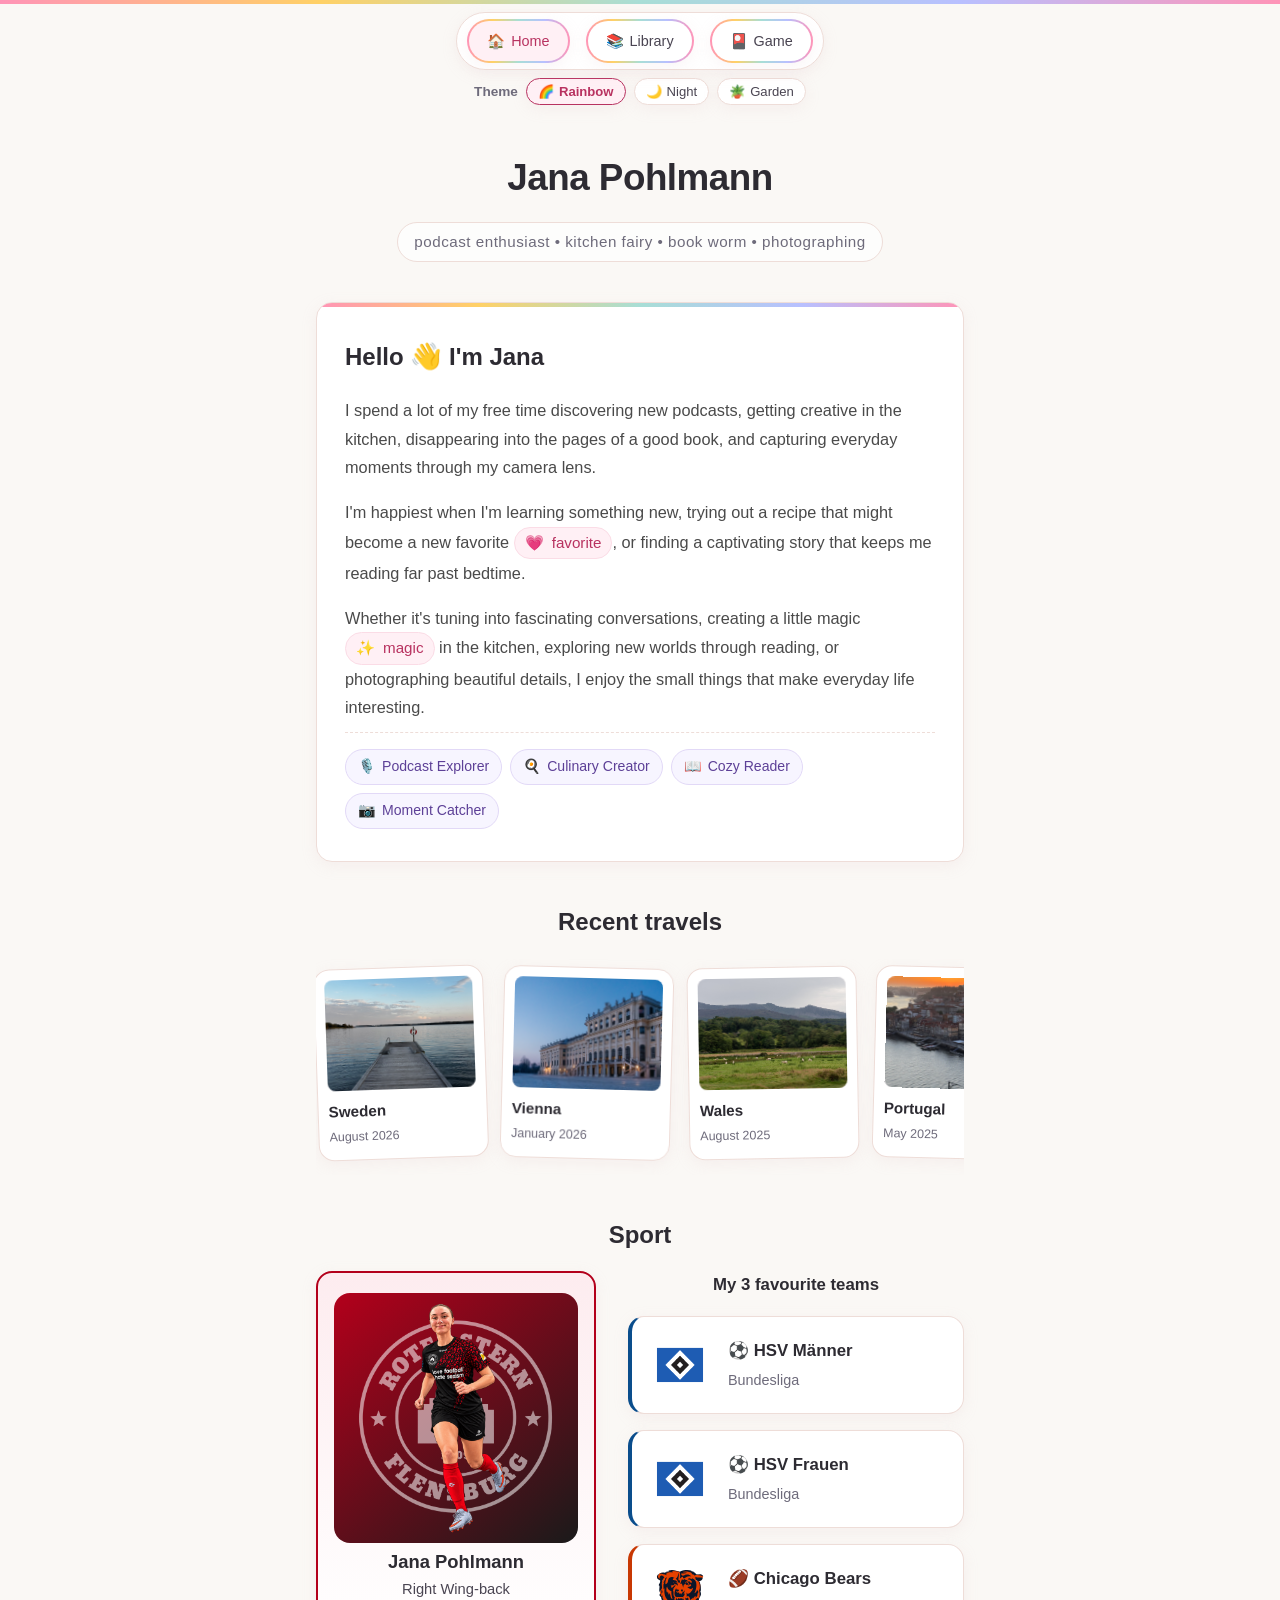
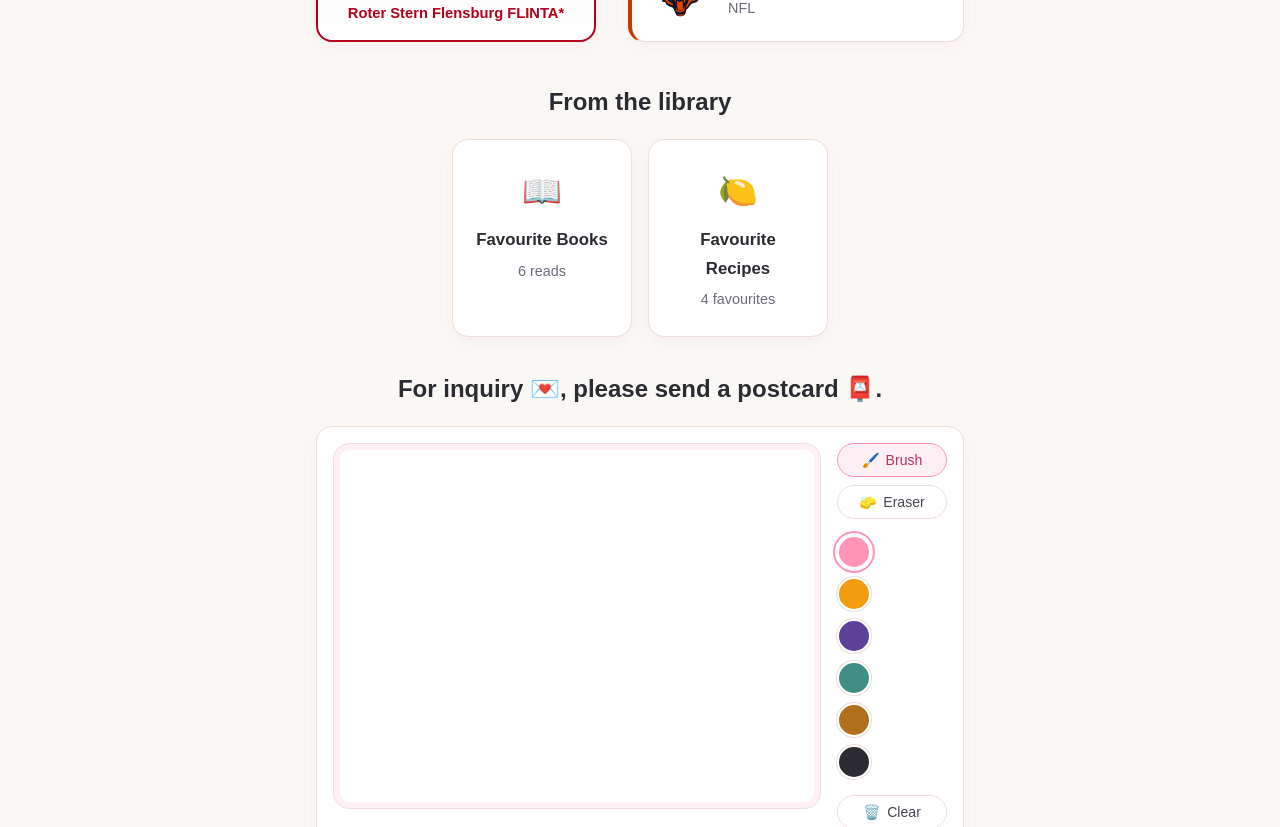
==== commit d154e9d6: "Impelemnted modes implemented modes from PLAN" ====
--- a/docs/index.html
+++ b/docs/index.html
@@ -31,6 +31,20 @@
             </ul>
         </div>
     </nav>
+
+    <!-- Colour theme switcher -->
+    <div class="theme-switcher" role="group" aria-label="Colour theme">
+        <span class="theme-switcher-label">Theme</span>
+        <button type="button" class="theme-button is-active" data-theme="rainbow" aria-pressed="true">
+            <span aria-hidden="true">🌈</span> Rainbow
+        </button>
+        <button type="button" class="theme-button" data-theme="night" aria-pressed="false">
+            <span aria-hidden="true">🌙</span> Night
+        </button>
+        <button type="button" class="theme-button" data-theme="garden" aria-pressed="false">
+            <span aria-hidden="true">🪴</span> Garden
+        </button>
+    </div>
 
     <main class="container">
 
--- a/docs/css/style.css
+++ b/docs/css/style.css
@@ -62,6 +62,72 @@
     --team-bears: #c83803;
 }
 
+/* Theme overrides */
+
+:root[data-theme="night"] {
+    --primary-color: #f7edc8;
+    --accent-color: #f4c95d;
+    --accent-strong: #f1bd3f;
+    --accent-soft: #2a355b;
+    --accent-border: #58658b;
+    --accent-purple: #c9b8ff;
+    --accent-purple-bg: #30305b;
+    --accent-purple-border: #6f6a9c;
+    --accent-hover: #ffe28c;
+    --text-charcoal: #f5efd8;
+    --star-color: #f4c95d;
+    --bg-color: #111a36;
+    --card-bg: #1d294b;
+    --border-color: #3d4b70;
+    --text-color: #e9e7dc;
+    --text-muted: #c0c5d5;
+    --bg-overlay: rgba(29, 41, 75, 0.82);
+    --shadow-subtle: 0 4px 15px rgba(2, 7, 24, 0.35);
+    --shadow-hover: 0 8px 25px rgba(2, 7, 24, 0.55);
+    --rainbow-gradient: linear-gradient(90deg, #f4c95d, #f6df9a, #9fb6e8, #c9b8ff, #f4c95d);
+    --section-books: #f29ab8;
+    --section-books-soft: #432d4b;
+    --section-movies: #c9b8ff;
+    --section-movies-soft: #30305b;
+    --section-music: #8ed3c9;
+    --section-music-soft: #1e454d;
+    --section-recipes: #f0ad57;
+    --section-recipes-soft: #493723;
+    --team-own-soft: #4a2638;
+}
+
+:root[data-theme="garden"] {
+    --primary-color: #243f31;
+    --accent-color: #6d9b70;
+    --accent-strong: #356643;
+    --accent-soft: #e0eedc;
+    --accent-border: #b6d2b2;
+    --accent-purple: #65704b;
+    --accent-purple-bg: #edf2df;
+    --accent-purple-border: #cbd6ad;
+    --accent-hover: #264f34;
+    --text-charcoal: #304c38;
+    --star-color: #c47632;
+    --bg-color: #e3eedf;
+    --card-bg: #f8fbf2;
+    --border-color: #b9cfb4;
+    --text-color: #3f5545;
+    --text-muted: #5d7461;
+    --bg-overlay: rgba(248, 251, 242, 0.82);
+    --shadow-subtle: 0 4px 15px rgba(53, 102, 67, 0.12);
+    --shadow-hover: 0 8px 25px rgba(53, 102, 67, 0.22);
+    --rainbow-gradient: linear-gradient(90deg, #6d9b70, #d39a55, #a9c78f, #8b6a45, #6d9b70);
+    --section-books: #c47772;
+    --section-books-soft: #f5e4dc;
+    --section-movies: #65704b;
+    --section-movies-soft: #edf2df;
+    --section-music: #3f8060;
+    --section-music-soft: #deeee3;
+    --section-recipes: #b86f2d;
+    --section-recipes-soft: #faeddc;
+    --team-own-soft: #f5e1d8;
+}
+
 /* Reset */
 
 * {
@@ -242,6 +308,58 @@
     color: var(--accent-strong);
 }
 
+/* Theme switcher (intentionally non-sticky and below the main navbar) */
+
+.theme-switcher {
+    width: 100%;
+    display: flex;
+    align-items: center;
+    justify-content: center;
+    flex-wrap: wrap;
+    gap: var(--space-sm);
+    padding: 0 var(--space-md);
+    margin-top: var(--space-sm);
+}
+
+.theme-switcher-label {
+    color: var(--text-muted);
+    font-size: 0.85rem;
+    font-weight: 600;
+}
+
+.theme-button {
+    display: inline-flex;
+    align-items: center;
+    gap: 5px;
+    padding: 5px 11px;
+    border: 1px solid var(--border-color);
+    border-radius: var(--radius-pill);
+    background: var(--card-bg);
+    color: var(--text-charcoal);
+    font-family: inherit;
+    font-size: 0.82rem;
+    cursor: pointer;
+    box-shadow: var(--shadow-subtle);
+    transition: transform var(--transition-fast), box-shadow var(--transition-fast), background-color var(--transition-fast);
+}
+
+.theme-button:hover {
+    transform: translateY(-2px);
+    box-shadow: var(--shadow-hover);
+}
+
+.theme-button.is-active {
+    background: var(--accent-soft);
+    border-color: var(--accent-strong);
+    color: var(--accent-strong);
+    font-weight: 600;
+}
+
+.theme-button:focus-visible {
+    outline: 2px solid var(--accent-strong);
+    outline-offset: 2px;
+}
+
 /* Container limits the body width */
 .container {
     width: 100%;
@@ -514,6 +632,14 @@
 @media (max-width: 620px) {
     .nav-items {
         gap: var(--space-sm);
+    }
+
+    .theme-switcher {
+        gap: 6px;
+    }
+
+    .theme-button {
+        padding: 5px 9px;
     }
 
     .books-grid {
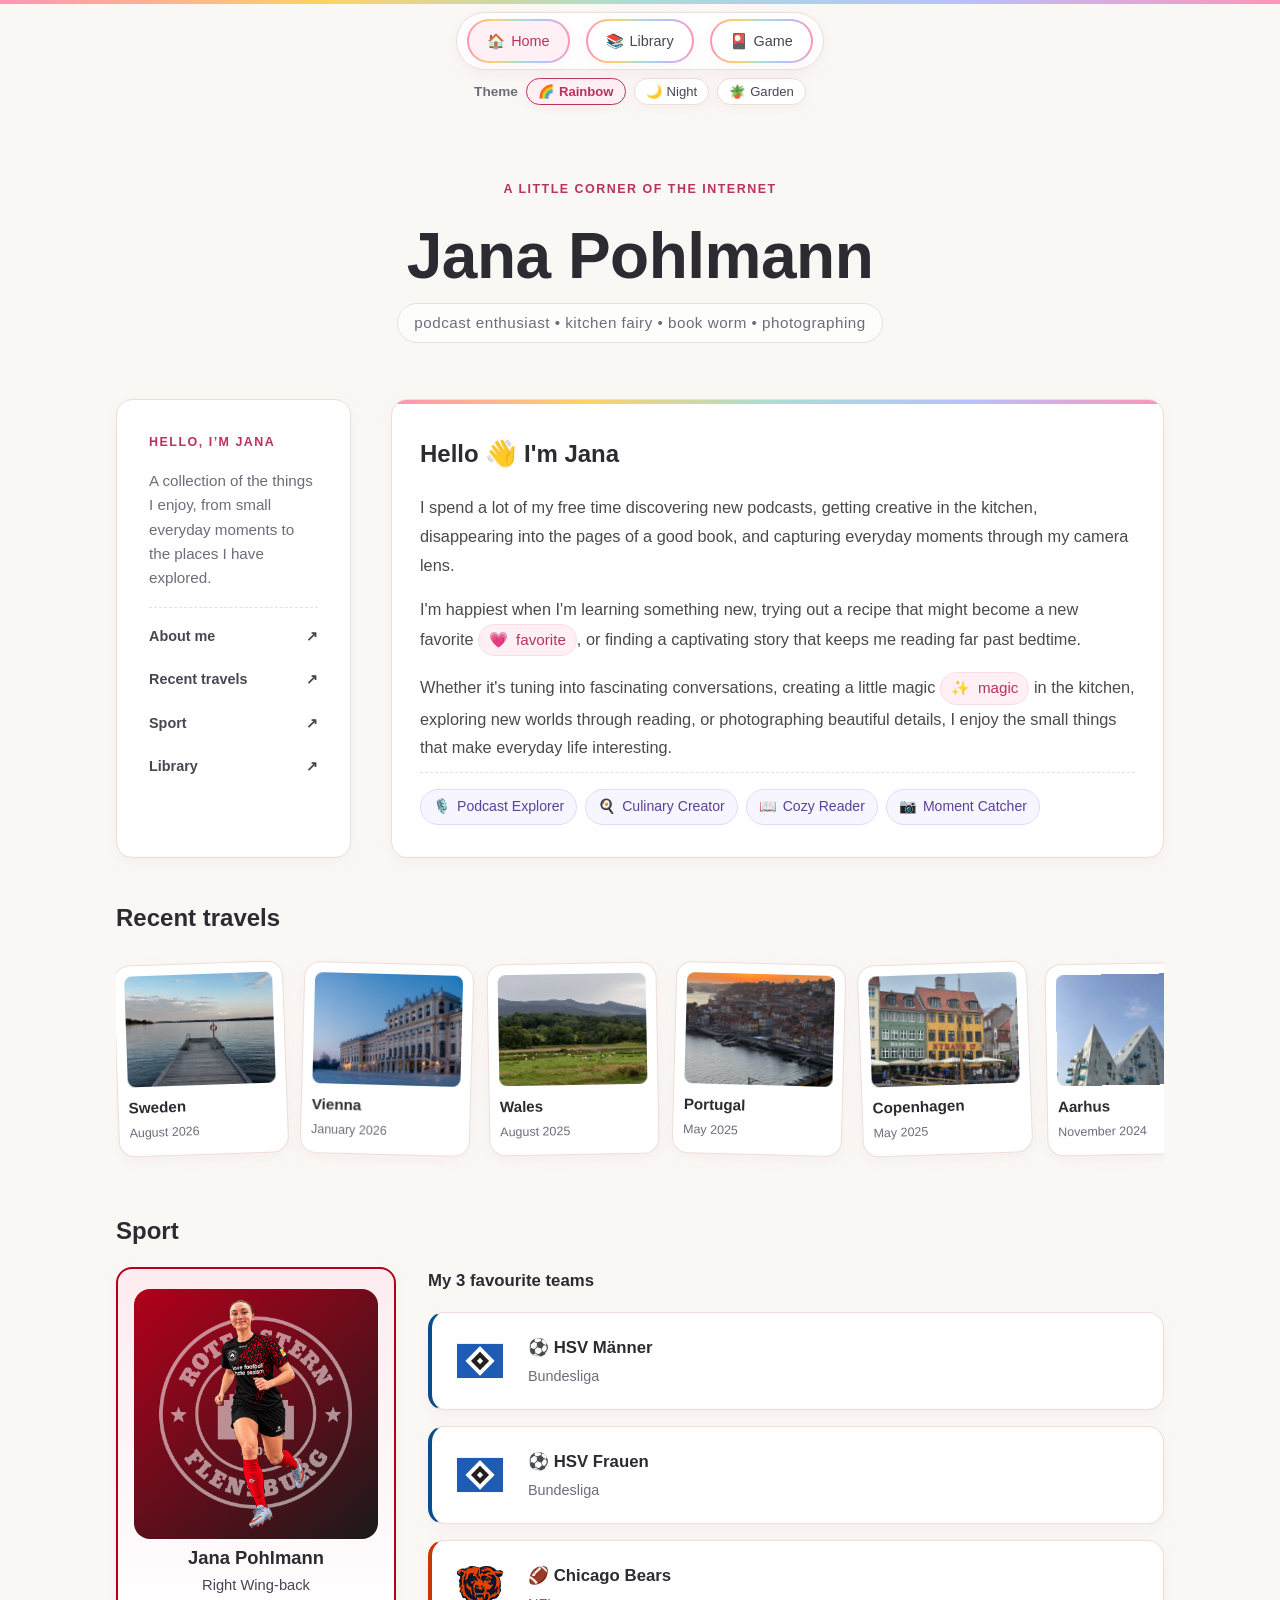
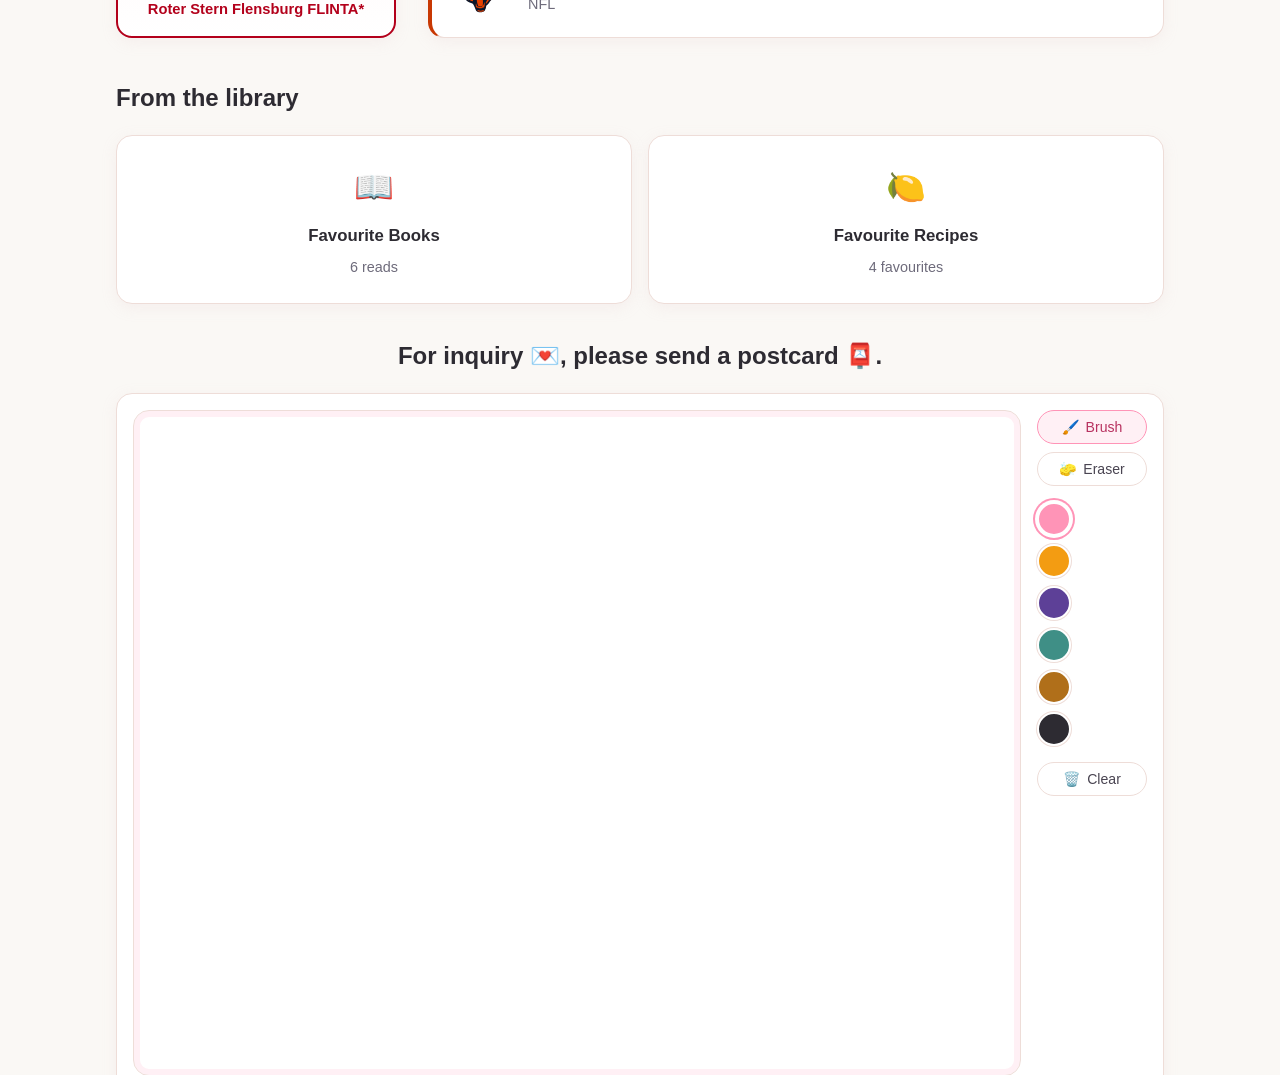
==== commit e367f5dc: "Corrected football card in other modes" ====
--- a/docs/index.html
+++ b/docs/index.html
@@ -46,13 +46,26 @@
         </button>
     </div>
 
-    <main class="container">
+    <main class="container homepage">
 
         <!-- Header -->
-        <header>
+        <header class="page-header">
+            <p class="page-kicker">A little corner of the internet</p>
             <h1>Jana Pohlmann</h1>
             <p class="tagline">podcast enthusiast • kitchen fairy • book worm • photographing</p>
         </header>
+
+        <!-- Profile navigation -->
+        <aside class="profile-panel card" aria-label="About this page">
+            <p class="profile-label">Hello, I’m Jana</p>
+            <p class="profile-intro">A collection of the things I enjoy, from small everyday moments to the places I have explored.</p>
+            <nav class="profile-links" aria-label="Homepage sections">
+                <a href="#bio">About me <span aria-hidden="true">↗</span></a>
+                <a href="#travels">Recent travels <span aria-hidden="true">↗</span></a>
+                <a href="#sport">Sport <span aria-hidden="true">↗</span></a>
+                <a href="#library">Library <span aria-hidden="true">↗</span></a>
+            </nav>
+        </aside>
 
         <!-- Bio -->
         <section id="bio" class="bio-section">
--- a/docs/css/style.css
+++ b/docs/css/style.css
@@ -33,10 +33,13 @@
     --radius-card: 16px;
     --radius-pill: 999px;
     --space-sm: 0.5rem;
+    --space-2xs: 0.125rem;
     --space-md: 1rem;
     --space-lg: 2rem;
     --space-xl: 2.5rem;
     --transition-fast: 0.2s ease;
+    --content-max-width: 1080px;
+    --sidebar-width: 235px;
 
     /* Navbar */
     --z-navbar: 1000;
@@ -363,10 +366,10 @@
 /* Container limits the body width */
 .container {
     width: 100%;
-    max-width: 680px;
-    display: flex;
-    flex-direction: column;
-    align-items: center;
+    max-width: var(--content-max-width);
+    display: grid;
+    grid-template-columns: minmax(0, 1fr);
+    align-items: start;
     text-align: center;
     gap: var(--space-xl);
     padding: var(--space-lg) var(--space-md) 0 var(--space-md);
@@ -379,6 +382,81 @@
     align-items: center;
     gap: 12px;
     margin-top: 10px;
+}
+
+.page-header {
+    width: 100%;
+    grid-column: 1 / -1;
+    padding: var(--space-lg) var(--space-md) var(--space-md);
+    text-align: center;
+}
+
+.page-kicker,
+.profile-label {
+    color: var(--accent-strong);
+    font-size: 0.78rem;
+    font-weight: 700;
+    letter-spacing: 0.12em;
+    text-transform: uppercase;
+}
+
+.page-kicker {
+    margin-bottom: var(--space-sm);
+}
+
+.page-header h1 {
+    font-size: clamp(2.3rem, 6vw, 4rem);
+    line-height: 1.1;
+}
+
+.page-header .tagline {
+    max-width: 720px;
+}
+
+/* Homepage profile panel */
+.profile-panel {
+    display: flex;
+    flex-direction: column;
+    gap: var(--space-md);
+    padding: var(--space-lg);
+    text-align: left;
+    align-self: stretch;
+}
+
+.profile-intro {
+    color: var(--text-muted);
+    font-size: 0.95rem;
+    line-height: 1.6;
+}
+
+.profile-links {
+    display: flex;
+    flex-direction: column;
+    gap: var(--space-2xs);
+    padding-top: var(--space-sm);
+    border-top: 1px dashed var(--border-color);
+}
+
+.profile-links a {
+    display: flex;
+    justify-content: space-between;
+    gap: var(--space-sm);
+    padding: var(--space-sm) 0;
+    color: var(--text-charcoal);
+    font-size: 0.9rem;
+    font-weight: 600;
+    text-decoration: none;
+    border-bottom: 1px solid transparent;
+}
+
+.profile-links a:hover {
+    color: var(--accent-strong);
+    border-bottom-color: var(--accent-border);
+}
+
+.profile-links a:focus-visible {
+    outline: 2px solid var(--accent-strong);
+    outline-offset: 3px;
 }
 
 .tagline {
@@ -419,6 +497,35 @@
 .bio-section {
     width: 100%;
     scroll-margin-top: 80px;
+}
+
+@media (min-width: 900px) {
+    .homepage {
+        grid-template-columns: minmax(190px, var(--sidebar-width)) minmax(0, 1fr);
+        text-align: left;
+    }
+
+    .homepage .bio-section {
+        grid-column: 2;
+    }
+
+    .homepage .travels-section {
+        grid-column: 1 / -1;
+    }
+
+    .homepage .sport-section,
+    .homepage .library-section {
+        grid-column: 1 / -1;
+        min-width: 0;
+    }
+
+    .homepage .bio-card {
+        height: 100%;
+    }
+
+    .homepage .library-teasers {
+        align-items: stretch;
+    }
 }
 
 .bio-card {
@@ -1028,10 +1135,14 @@
     border-radius: var(--radius-card);
     box-shadow: var(--shadow-subtle);
     backface-visibility: hidden;
+    -webkit-backface-visibility: hidden;
+    isolation: isolate;
     text-align: center;
+    transition: visibility 0s 0.3s;
 }
 
 .trading-card-front {
+    z-index: 1;
     border-color: var(--team-own);
     background: linear-gradient(180deg, var(--team-own-soft), var(--card-bg));
 }
@@ -1087,9 +1198,21 @@
 }
 
 .trading-card-back {
+    z-index: 2;
     background: linear-gradient(140deg, var(--team-own), var(--team-black));
     border-color: var(--team-black);
     transform: rotateY(180deg);
+    visibility: hidden;
+}
+
+.trading-card:hover .trading-card-front,
+.trading-card.is-flipped .trading-card-front {
+    visibility: hidden;
+}
+
+.trading-card:hover .trading-card-back,
+.trading-card.is-flipped .trading-card-back {
+    visibility: visible;
 }
 
 .trading-card-back-emblem {
@@ -1226,6 +1349,9 @@
 /* Postcard drawing section */
 
 .postcard-section {
+    display: flex;
+    flex-direction: column;
+    align-items: stretch;
     gap: var(--space-md);
     scroll-margin-top: 80px;
 }
